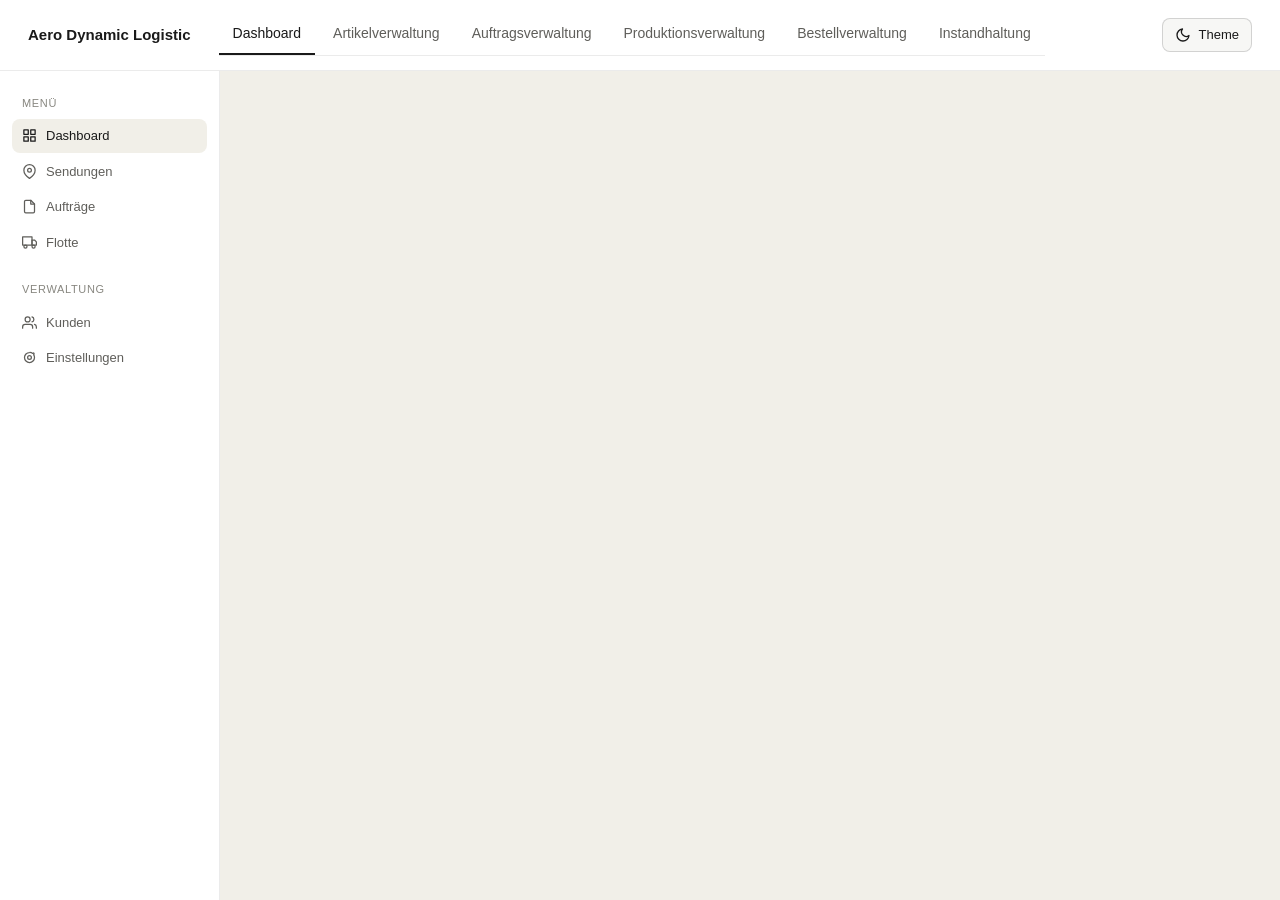
==== index.html @ ec6faec4 "Add mobile responsive tweaks for brand name and theme toggle Shortens brand to "ADL" via CSS content" ====
<!DOCTYPE html>
<html lang="de">
<head>
    <meta charset="UTF-8">
    <meta name="viewport" content="width=device-width, initial-scale=1.0">
    <title>Aero Dynamic Logistic</title>
    <link rel="icon" type="image/png" sizes="32x32" href="logistikapp.png">
    <link rel="stylesheet" href="style.css">
</head>
<body>
    <header class="topbar">
        <div class="topbar-content">
          <button class="sidebar-toggle" id="sidebarToggle" aria-label="Menü öffnen">
            <svg width="18" height="18" viewBox="0 0 24 24" fill="none" stroke="currentColor" stroke-width="2" stroke-linecap="round" stroke-linejoin="round"><line x1="3" y1="6" x2="21" y2="6"/><line x1="3" y1="12" x2="21" y2="12"/><line x1="3" y1="18" x2="21" y2="18"/></svg>
          </button>
          <h1 class="topbar-brand toptitle">Aero Dynamic Logistic</h1>
          <div class="tabs topbar-tabs">
            <button class="tab active" data-tab data-short="Dashboard">Dashboard</button>
            <button class="tab" data-tab="sites/Artikel.html" data-short="Artikel">Artikelverwaltung</button>
            <button class="tab" data-tab="sites/Auftrag.html" data-short="Auftrag">Auftragsverwaltung</button>
            <button class="tab" data-tab="sites/Produktion.html" data-short="Produktion">Produktionsverwaltung</button>
            <button class="tab" data-tab="sites/Bestellung.html" data-short="Bestellung">Bestellverwaltung</button>
            <button class="tab" data-tab="sites/Instandhaltung.html" data-short="Reparatur">Instandhaltung</button>
          </div>
        </div>
    <button class="theme-toggle" id="themeToggle" aria-label="Theme umschalten">
      <svg class="icon-sun" width="16" height="16" viewBox="0 0 24 24" fill="none" stroke="currentColor" stroke-width="2" stroke-linecap="round" stroke-linejoin="round"><circle cx="12" cy="12" r="4"/><path d="M12 2v2M12 20v2M4.93 4.93l1.41 1.41M17.66 17.66l1.41 1.41M2 12h2M20 12h2M4.93 19.07l1.41-1.41M17.66 6.34l1.41-1.41"/></svg>
      <svg class="icon-moon" width="16" height="16" viewBox="0 0 24 24" fill="none" stroke="currentColor" stroke-width="2" stroke-linecap="round" stroke-linejoin="round"><path d="M21 12.79A9 9 0 1 1 11.21 3 7 7 0 0 0 21 12.79z"/></svg>
      <span class="theme-label">Theme</span>
    </button>
    </header>

    <main>
    <div class="main-layout">
      <aside class="sidebar">
        <nav class="sidebar-nav">
          <span class="sidebar-section-label">Menü</span>
          <a href="#" class="sidebar-item active">
            <svg width="15" height="15" viewBox="0 0 24 24" fill="none" stroke="currentColor" stroke-width="2" stroke-linecap="round" stroke-linejoin="round"><rect x="3" y="3" width="7" height="7"/><rect x="14" y="3" width="7" height="7"/><rect x="3" y="14" width="7" height="7"/><rect x="14" y="14" width="7" height="7"/></svg>
            Dashboard
          </a>
          <a href="#" class="sidebar-item">
            <svg width="15" height="15" viewBox="0 0 24 24" fill="none" stroke="currentColor" stroke-width="2" stroke-linecap="round" stroke-linejoin="round"><path d="M21 10c0 7-9 13-9 13s-9-6-9-13a9 9 0 0 1 18 0z"/><circle cx="12" cy="10" r="3"/></svg>
            Sendungen
          </a>
          <a href="#" class="sidebar-item">
            <svg width="15" height="15" viewBox="0 0 24 24" fill="none" stroke="currentColor" stroke-width="2" stroke-linecap="round" stroke-linejoin="round"><path d="M14 2H6a2 2 0 0 0-2 2v16a2 2 0 0 0 2 2h12a2 2 0 0 0 2-2V8z"/><polyline points="14 2 14 8 20 8"/></svg>
            Aufträge
          </a>
          <a href="#" class="sidebar-item">
            <svg width="15" height="15" viewBox="0 0 24 24" fill="none" stroke="currentColor" stroke-width="2" stroke-linecap="round" stroke-linejoin="round"><rect x="1" y="3" width="15" height="13"/><polygon points="16 8 20 8 23 11 23 16 16 16 16 8"/><circle cx="5.5" cy="18.5" r="2.5"/><circle cx="18.5" cy="18.5" r="2.5"/></svg>
            Flotte
          </a>
          <span class="sidebar-section-label" style="margin-top: 16px;">Verwaltung</span>
          <a href="#" class="sidebar-item">
            <svg width="15" height="15" viewBox="0 0 24 24" fill="none" stroke="currentColor" stroke-width="2" stroke-linecap="round" stroke-linejoin="round"><path d="M17 21v-2a4 4 0 0 0-4-4H5a4 4 0 0 0-4 4v2"/><circle cx="9" cy="7" r="4"/><path d="M23 21v-2a4 4 0 0 0-3-3.87"/><path d="M16 3.13a4 4 0 0 1 0 7.75"/></svg>
            Kunden
          </a>
          <a href="#" class="sidebar-item">
            <svg width="15" height="15" viewBox="0 0 24 24" fill="none" stroke="currentColor" stroke-width="2" stroke-linecap="round" stroke-linejoin="round"><circle cx="12" cy="12" r="3"/><path d="M19.07 4.93a1 1 0 0 0-1.41 0l-.5.5A7.95 7.95 0 0 0 12 4a8 8 0 1 0 8 8 7.95 7.95 0 0 0-1.43-4.57l.5-.5a1 1 0 0 0 0-1.41z"/></svg>
            Einstellungen
          </a>
        </nav>
      </aside>
    <div class="main-content">
      </div>

    </div>
    </main>
    <footer class="footer">

    </footer>
<div class="sidebar-overlay" id="sidebarOverlay"></div>
</body>
<script src="script.js"></script>
</html>
---- style.css ----
:root {
  /* Light mode (default) */
  --bg-primary: #ffffff;
  --bg-secondary: #f7f7f5;
  --bg-tertiary: #f1efe8;
  --bg-elevated: #ffffff;

  --text-primary: #1a1a1a;
  --text-secondary: #5f5e5a;
  --text-tertiary: #888780;
  --text-on-accent: #ffffff;

  --border-subtle: rgba(0, 0, 0, 0.08);
  --border-default: rgba(0, 0, 0, 0.15);
  --border-strong: rgba(0, 0, 0, 0.3);

  --accent: #1a1a1a;
  --accent-hover: #333333;

  /* Semantic */
  --info-bg: #e6f1fb;
  --info-border: #b5d4f4;
  --info-text: #0c447c;
  --info-solid: #378add;

  --success-bg: #e1f5ee;
  --success-border: #9fe1cb;
  --success-text: #085041;
  --success-solid: #1d9e75;

  --warning-bg: #faeeda;
  --warning-border: #fac775;
  --warning-text: #633806;
  --warning-solid: #ef9f27;

  --danger-bg: #fcebeb;
  --danger-border: #f7c1c1;
  --danger-text: #791f1f;
  --danger-solid: #e24b4a;

  --purple-bg: #eeedfe;
  --purple-text: #3c3489;
  --pink-bg: #fbeaf0;
  --pink-text: #72243e;
  --teal-bg: #e1f5ee;
  --teal-text: #085041;
  --amber-bg: #faeeda;
  --amber-text: #633806;
  --green-bg: #eaf3de;
  --green-text: #27500a;
  --coral-bg: #faece7;
  --coral-text: #712b13;
  --blue-bg: #e6f1fb;
  --blue-text: #0c447c;

  /* Layout */
  --radius-sm: 6px;
  --radius-md: 8px;
  --radius-lg: 12px;
  --radius-xl: 16px;
  --radius-pill: 999px;

  --font-sans: -apple-system, BlinkMacSystemFont, "Segoe UI", "Helvetica Neue", Arial, sans-serif;
  --font-mono: "SF Mono", Menlo, Consolas, "Liberation Mono", monospace;

  --shadow-focus: 0 0 0 3px rgba(55, 138, 221, 0.25);

  --transition-fast: 0.12s ease;
  --transition-base: 0.18s ease;
}

[data-theme="dark"] {
  --bg-primary: #1a1a1a;
  --bg-secondary: #242422;
  --bg-tertiary: #2c2c2a;
  --bg-elevated: #242422;

  --text-primary: #f1efe8;
  --text-secondary: #b4b2a9;
  --text-tertiary: #888780;
  --text-on-accent: #1a1a1a;

  --border-subtle: rgba(255, 255, 255, 0.08);
  --border-default: rgba(255, 255, 255, 0.15);
  --border-strong: rgba(255, 255, 255, 0.3);

  --accent: #f1efe8;
  --accent-hover: #ffffff;

  --info-bg: rgba(55, 138, 221, 0.15);
  --info-border: rgba(55, 138, 221, 0.4);
  --info-text: #85b7eb;
  --info-solid: #378add;

  --success-bg: rgba(29, 158, 117, 0.15);
  --success-border: rgba(29, 158, 117, 0.4);
  --success-text: #5dcaa5;
  --success-solid: #1d9e75;

  --warning-bg: rgba(239, 159, 39, 0.15);
  --warning-border: rgba(239, 159, 39, 0.4);
  --warning-text: #fac775;
  --warning-solid: #ef9f27;

  --danger-bg: rgba(226, 75, 74, 0.15);
  --danger-border: rgba(226, 75, 74, 0.4);
  --danger-text: #f09595;
  --danger-solid: #e24b4a;

  --purple-bg: rgba(127, 119, 221, 0.18);
  --purple-text: #afa9ec;
  --pink-bg: rgba(212, 83, 126, 0.18);
  --pink-text: #ed93b1;
  --teal-bg: rgba(29, 158, 117, 0.18);
  --teal-text: #5dcaa5;
  --amber-bg: rgba(239, 159, 39, 0.18);
  --amber-text: #fac775;
  --green-bg: rgba(99, 153, 34, 0.18);
  --green-text: #c0dd97;
  --coral-bg: rgba(216, 90, 48, 0.18);
  --coral-text: #f0997b;
  --blue-bg: rgba(55, 138, 221, 0.18);
  --blue-text: #85b7eb;
}

/* ==========================================================================
   Base
   ========================================================================== */

* { box-sizing: border-box; }

html, body { margin: 0; padding: 0; }

body {
  font-family: var(--font-sans);
  font-size: 14px;
  line-height: 1.5;
  background: var(--bg-tertiary);
  color: var(--text-primary);
  -webkit-font-smoothing: antialiased;
  transition: background var(--transition-base), color var(--transition-base);
}

h1, h2, h3 { margin: 0; font-weight: 500; }


/* ==========================================================================
   Pictures & Icons
   ========================================================================== */

.logo{
    width: 32px;
    height: 32px;
    background-image: url('logistikapp.png');
    background-size: cover;
}

.menu-icon {
    width: 32px;
    height: 32px;
    background-image: url('/icons/application.svg');
    background-size: cover;
}

.user-icon {
    width: 32px;
    height: 32px;
    background-image: url('/icons/user_2.svg');
    background-size: cover;
}

/* ==========================================================================
   Layout
   ========================================================================== */

.container {
  max-width: 1760px;
  margin: 0 auto;
  padding: 32px 16px 80px;
}

.section {
  background: var(--bg-primary);
  border: 0.5px solid var(--border-subtle);
  border-radius: var(--radius-lg);
  padding: 20px 24px;
  margin-bottom: 16px;
}

.section-title {
  font-size: 12px;
  font-weight: 500;
  color: var(--text-tertiary);
  text-transform: uppercase;
  letter-spacing: 0.05em;
  margin-bottom: 14px;
}

.row { display: flex; flex-wrap: wrap; gap: 8px; align-items: center; }
.row.align-center { align-items: center; }
.stack { display: flex; flex-direction: column; gap: 10px; }
.grid-2 { display: grid; grid-template-columns: 1fr 1fr; gap: 14px; margin-bottom: 14px; }
.grid-3 { display: grid; grid-template-columns: 1fr 1fr 1fr; gap: 14px; margin-bottom: 14px; }
.grid-4 { display: grid; grid-template-columns: 1fr 1fr 1fr 1fr; gap: 14px; margin-bottom: 14px; }

.form-group-label {
  font-size: 11px;
  font-weight: 600;
  color: var(--text-tertiary);
  text-transform: uppercase;
  letter-spacing: 0.07em;
  margin: 32px 0 16px;
  padding-bottom: 10px;
  border-bottom: 0.5px solid var(--border-subtle);
}

.section-title + .form-group-label {
  margin-top: 4px;
}

/* ==========================================================================
   Top bar / Theme toggle
   ========================================================================== */

.topbar {
  position: sticky;
  top: 0;
  z-index: 10;
  display: flex;
  justify-content: space-between;
  align-items: center;
  padding: 14px 28px;
  background: var(--bg-primary);
  border-bottom: 0.5px solid var(--border-subtle);
  backdrop-filter: saturate(180%) blur(10px);
}

.topbar-content {
  display: flex;
  align-items: center;
  gap: 28px;
}

.topbar-brand {
  font-size: 15px;
  font-weight: 600;
  white-space: nowrap;
}

.topbar-tabs {
  border-bottom: none;
}

.brand {
  display: flex;
  align-items: center;
  gap: 10px;
  font-weight: 500;
  font-size: 15px;
}

.brand-dot {
  width: 10px;
  height: 10px;
  border-radius: 50%;
  background: linear-gradient(135deg, #378add, #7f77dd);
}

.theme-toggle {
  display: inline-flex;
  align-items: center;
  gap: 8px;
  background: var(--bg-secondary);
  border: 0.5px solid var(--border-default);
  border-radius: var(--radius-md);
  padding: 6px 12px;
  font: inherit;
  font-size: 13px;
  color: var(--text-primary);
  cursor: pointer;
  transition: background var(--transition-fast), border-color var(--transition-fast);
}

.theme-toggle:hover { background: var(--bg-tertiary); border-color: var(--border-strong); }

.theme-toggle .icon-sun { display: none; }
.theme-toggle .icon-moon { display: inline-block; }
[data-theme="dark"] .theme-toggle .icon-sun { display: inline-block; }
[data-theme="dark"] .theme-toggle .icon-moon { display: none; }


/* ==========================================================================
   Buttons
   ========================================================================== */

.btn {
  display: inline-flex;
  align-items: center;
  justify-content: center;
  gap: 6px;
  padding: 8px 14px;
  font-family: inherit;
  font-size: 13px;
  font-weight: 500;
  line-height: 1;
  background: var(--bg-primary);
  color: var(--text-primary);
  border: 0.5px solid var(--border-default);
  border-radius: var(--radius-md);
  cursor: pointer;
  transition: background var(--transition-fast), border-color var(--transition-fast), transform var(--transition-fast);
}

.btn:hover { background: var(--bg-secondary); border-color: var(--border-strong); }
.btn:active { transform: scale(0.98); }
.btn:focus-visible { outline: none; box-shadow: var(--shadow-focus); }
.btn:disabled { opacity: 0.4; cursor: not-allowed; }
.btn:disabled:hover { background: var(--bg-primary); border-color: var(--border-default); }

.btn-primary {
  background: var(--accent);
  color: var(--text-on-accent);
  border-color: var(--accent);
}
.btn-primary:hover { background: var(--accent-hover); border-color: var(--accent-hover); }

.btn-ghost { background: transparent; border-color: transparent; }
.btn-ghost:hover { background: var(--bg-secondary); border-color: transparent; }

.btn-danger {
  background: var(--danger-bg);
  color: var(--danger-text);
  border-color: var(--danger-border);
}
.btn-danger:hover { background: var(--danger-bg); border-color: var(--danger-solid); }

.btn-sm { padding: 6px 10px; font-size: 12px; }
.btn-lg { padding: 11px 18px; font-size: 14px; }

/* ==========================================================================
   Form fields
   ========================================================================== */

.field { display: flex; flex-direction: column; gap: 6px; margin-bottom: 12px; }

.field label {
  font-size: 12px;
  color: var(--text-secondary);
  font-weight: 500;
}

input[type="text"], input[type="email"], input[type="password"],
textarea, select {
  width: 100%;
  padding: 9px 12px;
  font-family: inherit;
  font-size: 14px;
  color: var(--text-primary);
  background: var(--bg-primary);
  border: 0.5px solid var(--border-default);
  border-radius: var(--radius-md);
  transition: border-color var(--transition-fast), box-shadow var(--transition-fast);
}

input:hover, textarea:hover, select:hover { border-color: var(--border-strong); }
input:focus, textarea:focus, select:focus {
  outline: none;
  border-color: var(--info-solid);
  box-shadow: var(--shadow-focus);
}

textarea { resize: vertical; min-height: 70px; line-height: 1.5; }

select { cursor: pointer; appearance: none; background-image: url("data:image/svg+xml;utf8,<svg xmlns='http://www.w3.org/2000/svg' width='12' height='12' viewBox='0 0 24 24' fill='none' stroke='%23888' stroke-width='2'><path d='m6 9 6 6 6-6'/></svg>"); background-repeat: no-repeat; background-position: right 12px center; padding-right: 32px; }

.input-error { border-color: var(--danger-solid) !important; box-shadow: 0 0 0 3px var(--danger-bg); }

.hint { font-size: 12px; color: var(--text-secondary); }
.hint-error { color: var(--danger-solid); }

.input-icon { position: relative; }
.input-icon svg {
  position: absolute;
  left: 12px;
  top: 50%;
  transform: translateY(-50%);
  color: var(--text-tertiary);
  pointer-events: none;
}
.input-icon input { padding-left: 34px; }

/* ==========================================================================
   Badges
   ========================================================================== */

.badge {
  display: inline-flex;
  align-items: center;
  gap: 5px;
  padding: 3px 10px;
  font-size: 12px;
  font-weight: 500;
  border-radius: var(--radius-pill);
  background: var(--bg-tertiary);
  color: var(--text-secondary);
}

.badge-info    { background: var(--info-bg);    color: var(--info-text); }
.badge-success { background: var(--success-bg); color: var(--success-text); }
.badge-warning { background: var(--warning-bg); color: var(--warning-text); }
.badge-danger  { background: var(--danger-bg);  color: var(--danger-text); }
.badge-purple  { background: var(--purple-bg);  color: var(--purple-text); }
.badge-pink    { background: var(--pink-bg);    color: var(--pink-text); }

.badge .dot {
  width: 6px;
  height: 6px;
  border-radius: 50%;
  background: currentColor;
  opacity: 0.9;
}

/* ==========================================================================
   Avatars
   ========================================================================== */

.avatar {
  display: inline-flex;
  align-items: center;
  justify-content: center;
  border-radius: 50%;
  font-weight: 500;
  flex-shrink: 0;
}

.avatar-xs { width: 28px; height: 28px; font-size: 11px; }
.avatar-sm { width: 32px; height: 32px; font-size: 12px; }
.avatar-md { width: 44px; height: 44px; font-size: 15px; }
.avatar-lg { width: 52px; height: 52px; font-size: 18px; }

.avatar-blue   { background: var(--blue-bg);   color: var(--blue-text); }
.avatar-coral  { background: var(--coral-bg);  color: var(--coral-text); }
.avatar-teal   { background: var(--teal-bg);   color: var(--teal-text); }
.avatar-purple { background: var(--purple-bg); color: var(--purple-text); }
.avatar-pink   { background: var(--pink-bg);   color: var(--pink-text); }
.avatar-amber  { background: var(--amber-bg);  color: var(--amber-text); }
.avatar-green  { background: var(--green-bg);  color: var(--green-text); }

.avatar-stack { display: flex; margin-left: 8px; }
.avatar-stack .avatar { border: 2px solid var(--bg-primary); }
.avatar-stack .avatar + .avatar { margin-left: -10px; }

/* ==========================================================================
   Switches
   ========================================================================== */

.switch-row {
  display: flex;
  align-items: center;
  justify-content: space-between;
  font-size: 14px;
  cursor: pointer;
  user-select: none;
}
.switch-row.disabled { color: var(--text-tertiary); cursor: not-allowed; }

.switch {
  position: relative;
  display: inline-block;
  width: 36px;
  height: 20px;
  background: var(--bg-tertiary);
  border: 0.5px solid var(--border-default);
  border-radius: var(--radius-pill);
  transition: background var(--transition-base), border-color var(--transition-base);
  flex-shrink: 0;
}

.switch.on {
  background: var(--success-solid);
  border-color: var(--success-solid);
}

.switch.disabled { opacity: 0.4; }

.switch-knob {
  position: absolute;
  top: 1.5px;
  left: 1.5px;
  width: 15px;
  height: 15px;
  background: #ffffff;
  border-radius: 50%;
  transition: left var(--transition-base);
  box-shadow: 0 1px 2px rgba(0, 0, 0, 0.2);
}

.switch.on .switch-knob { left: 18px; }

/* ==========================================================================
   Checkboxes & Radios
   ========================================================================== */

.check-row {
  display: flex;
  align-items: center;
  gap: 8px;
  font-size: 14px;
  cursor: pointer;
  user-select: none;
}

.check-row input { width: auto; accent-color: var(--info-solid); }

/* ==========================================================================
   Segmented control
   ========================================================================== */

.segmented {
  display: inline-flex;
  background: var(--bg-secondary);
  border-radius: var(--radius-md);
  padding: 3px;
  gap: 2px;
}

.seg {
  background: transparent;
  border: 0.5px solid transparent;
  padding: 5px 14px;
  font: inherit;
  font-size: 13px;
  color: var(--text-secondary);
  border-radius: var(--radius-sm);
  cursor: pointer;
  transition: background var(--transition-fast), color var(--transition-fast);
}

.seg:hover { color: var(--text-primary); }

.seg.active {
  background: var(--bg-primary);
  border-color: var(--border-subtle);
  color: var(--text-primary);
}

/* ==========================================================================
   Slider
   ========================================================================== */

.slider-row {
  display: flex;
  align-items: center;
  gap: 12px;
  margin-bottom: 10px;
}

.slider-label { font-size: 13px; color: var(--text-secondary); min-width: 70px; }
.slider-value { font-size: 13px; font-weight: 500; min-width: 32px; text-align: right; }

input[type="range"] {
  flex: 1;
  -webkit-appearance: none;
  appearance: none;
  height: 4px;
  background: var(--bg-tertiary);
  border-radius: var(--radius-pill);
  outline: none;
}

input[type="range"]::-webkit-slider-thumb {
  -webkit-appearance: none;
  appearance: none;
  width: 18px;
  height: 18px;
  border-radius: 50%;
  background: var(--bg-primary);
  border: 0.5px solid var(--border-strong);
  cursor: pointer;
  box-shadow: 0 1px 3px rgba(0, 0, 0, 0.15);
  transition: transform var(--transition-fast);
}
input[type="range"]::-webkit-slider-thumb:hover { transform: scale(1.1); }

input[type="range"]::-moz-range-thumb {
  width: 18px;
  height: 18px;
  border-radius: 50%;
  background: var(--bg-primary);
  border: 0.5px solid var(--border-strong);
  cursor: pointer;
}

/* ==========================================================================
   Progress
   ========================================================================== */

.progress-block { width: 100%; }

.progress-meta {
  display: flex;
  justify-content: space-between;
  font-size: 12px;
  color: var(--text-secondary);
  margin-bottom: 4px;
}

.progress {
  height: 6px;
  background: var(--bg-tertiary);
  border-radius: var(--radius-pill);
  overflow: hidden;
}

.progress-bar {
  height: 100%;
  border-radius: var(--radius-pill);
  transition: width var(--transition-base);
}

.progress-info    { background: var(--info-solid); }
.progress-success { background: var(--success-solid); }
.progress-warning { background: var(--warning-solid); }
.progress-danger  { background: var(--danger-solid); }

.circle-progress-row {
  display: flex;
  align-items: center;
  gap: 14px;
  margin-top: 4px;
}

.circle-progress { transform: rotate(-90deg); }
.circle-progress .circle-track { stroke: var(--bg-tertiary); }
.circle-progress .circle-bar { stroke: var(--success-solid); }

.circle-title { font-size: 14px; font-weight: 500; }
.circle-sub { font-size: 12px; color: var(--text-secondary); }

/* ==========================================================================
   Cards & Alerts
   ========================================================================== */

.metric-card {
  background: var(--bg-secondary);
  border-radius: var(--radius-md);
  padding: 14px 16px;
}

.metric-label { font-size: 12px; color: var(--text-secondary); margin-bottom: 4px; }
.metric-value { font-size: 22px; font-weight: 500; line-height: 1.2; }
.metric-trend { font-size: 12px; margin-top: 4px; }
.metric-trend.up { color: var(--success-solid); }
.metric-trend.down { color: var(--danger-solid); }

.alert {
  display: flex;
  align-items: flex-start;
  gap: 10px;
  padding: 11px 14px;
  border-radius: var(--radius-md);
  font-size: 13px;
  margin-top: 8px;
  border: 0.5px solid transparent;
}
.alert svg { flex-shrink: 0; margin-top: 1px; }

.alert-info    { background: var(--info-bg);    color: var(--info-text);    border-color: var(--info-border); }
.alert-success { background: var(--success-bg); color: var(--success-text); border-color: var(--success-border); }
.alert-warning { background: var(--warning-bg); color: var(--warning-text); border-color: var(--warning-border); }
.alert-danger  { background: var(--danger-bg);  color: var(--danger-text);  border-color: var(--danger-border); }

/* ==========================================================================
   Tabs
   ========================================================================== */

.tabs {
  display: flex;
  gap: 4px;
  border-bottom: 0.5px solid var(--border-subtle);
}

.tab {
  background: transparent;
  border: none;
  padding: 9px 14px;
  font: inherit;
  font-size: 14px;
  color: var(--text-secondary);
  cursor: pointer;
  border-bottom: 2px solid transparent;
  margin-bottom: -0.5px;
  transition: color var(--transition-fast), border-color var(--transition-fast);
}

.tab:hover { color: var(--text-primary); }

.tab.active {
  color: var(--text-primary);
  border-bottom-color: var(--text-primary);
}

/* ==========================================================================
   Chips
   ========================================================================== */

.chip {
  display: inline-flex;
  align-items: center;
  gap: 6px;
  padding: 4px 6px 4px 12px;
  background: var(--bg-secondary);
  border: 0.5px solid var(--border-subtle);
  border-radius: var(--radius-pill);
  font-size: 12px;
  color: var(--text-primary);
}

.chip-x {
  background: transparent;
  border: none;
  width: 18px;
  height: 18px;
  border-radius: 50%;
  color: var(--text-secondary);
  cursor: pointer;
  font-size: 14px;
  display: inline-flex;
  align-items: center;
  justify-content: center;
  padding: 0;
  line-height: 1;
}
.chip-x:hover { background: var(--bg-tertiary); color: var(--text-primary); }

.chip-add {
  cursor: pointer;
  border-style: dashed;
  border-color: var(--border-default);
  color: var(--text-secondary);
  padding: 4px 12px;
}
.chip-add:hover { background: var(--bg-tertiary); color: var(--text-primary); }

/* ==========================================================================
   Main layout (Sidebar + Content)
   ========================================================================== */

.main-layout {
  display: flex;
  align-items: flex-start;
  min-height: calc(100vh - var(--topbar-h, 77px));
}

.sidebar {
  width: 220px;
  flex-shrink: 0;
  position: sticky;
  top: var(--topbar-h, 77px);
  height: calc(100vh - var(--topbar-h, 77px));
  overflow-y: auto;
  background: var(--bg-primary);
  border-right: 0.5px solid var(--border-subtle);
  padding: 20px 12px;
  transition: transform var(--transition-base);
}

.sidebar-nav {
  display: flex;
  flex-direction: column;
  gap: 2px;
}

.sidebar-section-label {
  display: block;
  font-size: 11px;
  font-weight: 500;
  color: var(--text-tertiary);
  text-transform: uppercase;
  letter-spacing: 0.06em;
  padding: 4px 10px;
  margin-bottom: 2px;
}

.sidebar-item {
  display: flex;
  align-items: center;
  gap: 9px;
  padding: 7px 10px;
  border-radius: var(--radius-md);
  font-size: 13px;
  font-weight: 500;
  color: var(--text-secondary);
  text-decoration: none;
  transition: background var(--transition-fast), color var(--transition-fast);
}

.sidebar-item:hover {
  background: var(--bg-secondary);
  color: var(--text-primary);
}

.sidebar-item.active {
  background: var(--bg-tertiary);
  color: var(--text-primary);
}

.main-content {
  flex: 1;
  min-width: 0;
}

/* ==========================================================================
   Sidebar toggle button (Hamburger)
   ========================================================================== */

.sidebar-toggle {
  display: none;
  align-items: center;
  justify-content: center;
  background: transparent;
  border: none;
  padding: 6px;
  border-radius: var(--radius-md);
  color: var(--text-primary);
  cursor: pointer;
  flex-shrink: 0;
  transition: background var(--transition-fast);
}
.sidebar-toggle:hover { background: var(--bg-secondary); }

/* ==========================================================================
   Sidebar overlay (Mobile)
   ========================================================================== */

.sidebar-overlay {
  display: none;
  position: fixed;
  inset: 0;
  background: rgba(0, 0, 0, 0.3);
  z-index: 9;
}
.sidebar-overlay.active { display: block; }

/* ==========================================================================
   Responsive: ≤ 1030px — kurze Tab-Labels, kompaktere Topbar
   ========================================================================== */

@media (max-width: 1030px) {
  .topbar { padding: 14px 16px; }
  .topbar-content { gap: 16px; }
  .theme-label { display: none; }

  .topbar-tabs .tab { font-size: 0; }
  .topbar-tabs .tab::before {
    content: attr(data-short);
    font-size: 14px;
    font-family: inherit;
    font-weight: inherit;
  }
}

/* ==========================================================================
   Responsive: ≤ 768px — Hamburger, Sidebar als Overlay
   ========================================================================== */

@media (max-width: 768px) {
  .sidebar-toggle { display: inline-flex; }

  .topbar-content {
    flex: 1;
    min-width: 0;
    gap: 12px;
  }

  .topbar-tabs {
    flex: 1;
    min-width: 0;
    overflow-x: auto;
    scrollbar-width: none;
    -webkit-overflow-scrolling: touch;
  }
  .topbar-tabs::-webkit-scrollbar { display: none; }

  .sidebar {
    position: fixed;
    top: 0;
    left: 0;
    height: 100vh;
    z-index: 10;
    transform: translateX(-100%);
  }
  .sidebar.open { transform: translateX(0); }
}

/* ==========================================================================
   Responsive: ≤ 600px — Mobile, einspaltiges Grid
   ========================================================================== */

@media (max-width: 600px) {
  .topbar { padding: 10px 14px; }
  .container { padding: 16px 14px 60px; }
  .grid-3 { grid-template-columns: 1fr; }
  .grid-4 { grid-template-columns: 1fr; }
  .toptitle { font-size: 0; }
  .toptitle::before { content: 'ADL'; font-size: 15px; }
}

/* ==========================================================================
   Responsive: ≤ 400px — Theme-Toggle als schwebender Button
   ========================================================================== */

@media (max-width: 400px) {
  .topbar { backdrop-filter: none; }

  .theme-toggle {
    position: fixed;
    bottom: 30px;
    right: 20px;
    z-index: 20;
    padding: 10px 14px;
    box-shadow: 0 4px 16px rgba(0, 0, 0, 0.15), 0 1px 4px rgba(0, 0, 0, 0.1);
  }

  [data-theme="dark"] .theme-toggle {
    box-shadow: 0 4px 20px rgba(0, 0, 0, 0.5), 0 1px 4px rgba(0, 0, 0, 0.3);
  }
}
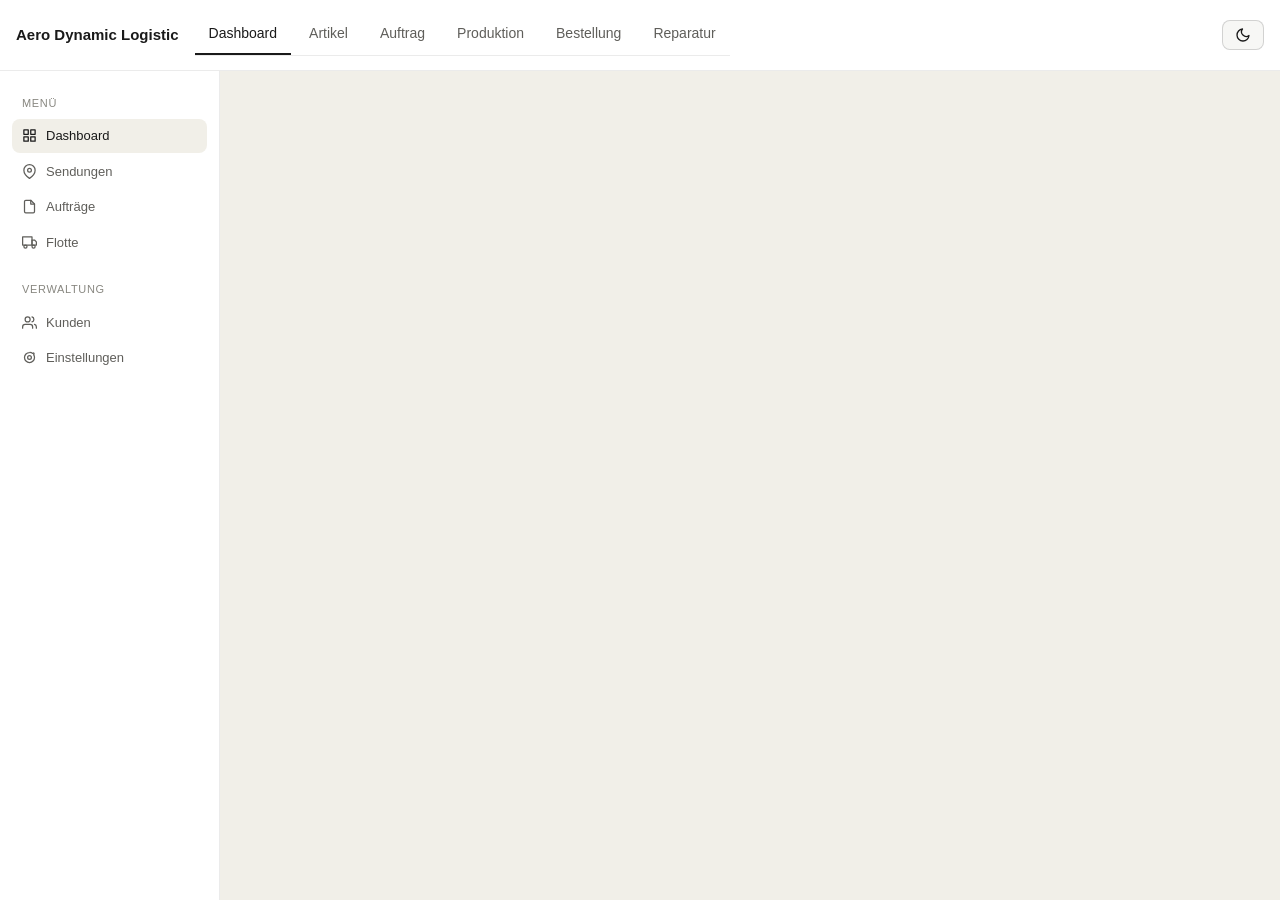
==== commit 5240b772: "Add Bestellverwaltung: 4 pages, sidebar routing, and 3 modals - Rewrote sites/Bestellung.html as pro" ====
--- a/index.html
+++ b/index.html
@@ -51,7 +51,7 @@
             <svg width="15" height="15" viewBox="0 0 24 24" fill="none" stroke="currentColor" stroke-width="2" stroke-linecap="round" stroke-linejoin="round"><rect x="1" y="3" width="15" height="13"/><polygon points="16 8 20 8 23 11 23 16 16 16 16 8"/><circle cx="5.5" cy="18.5" r="2.5"/><circle cx="18.5" cy="18.5" r="2.5"/></svg>
             Flotte
           </a>
-          <span class="sidebar-section-label" style="margin-top: 16px;">Verwaltung</span>
+          <span class="sidebar-section-label">Verwaltung</span>
           <a href="#" class="sidebar-item">
             <svg width="15" height="15" viewBox="0 0 24 24" fill="none" stroke="currentColor" stroke-width="2" stroke-linecap="round" stroke-linejoin="round"><path d="M17 21v-2a4 4 0 0 0-4-4H5a4 4 0 0 0-4 4v2"/><circle cx="9" cy="7" r="4"/><path d="M23 21v-2a4 4 0 0 0-3-3.87"/><path d="M16 3.13a4 4 0 0 1 0 7.75"/></svg>
             Kunden
@@ -71,6 +71,667 @@
 
     </footer>
 <div class="sidebar-overlay" id="sidebarOverlay"></div>
+
+<!-- ===== Modal: Neuer Artikel ===== -->
+<div class="modal-overlay" id="modalNeuerArtikel" role="dialog" aria-modal="true" aria-labelledby="modalNeuerArtikelTitle">
+  <div class="modal">
+    <div class="modal-header">
+      <h3 id="modalNeuerArtikelTitle">Neuen Artikel anlegen</h3>
+      <button class="modal-close" id="modalNeuerArtikelClose" aria-label="Schließen">
+        <svg width="16" height="16" viewBox="0 0 24 24" fill="none" stroke="currentColor" stroke-width="2" stroke-linecap="round" stroke-linejoin="round"><line x1="18" y1="6" x2="6" y2="18"/><line x1="6" y1="6" x2="18" y2="18"/></svg>
+      </button>
+    </div>
+
+    <div class="modal-body">
+
+      <!-- Stammdaten -->
+      <p class="form-group-label">Stammdaten</p>
+      <div class="grid-4">
+        <div class="field"><label>Artikelbezeichnung</label><input type="text" id="m-artikelbezeichnung" placeholder="z. B. Hydraulikschlauch" /></div>
+        <div class="field"><label>Artikelnummer</label><input type="text" id="m-artikelnummer" placeholder="z. B. 239324875" /></div>
+        <div class="field"><label>Warengruppe</label><select id="m-warengruppe"><option>Hydraulik</option><option>Elektronik</option><option>Mechanik</option><option>Verbrauchsmaterial</option></select></div>
+        <div class="field"><label>Artikelstatus</label><select id="m-artikelstatus"><option>Aktiv</option><option>Gesperrt</option><option>Ausgelaufen</option></select></div>
+      </div>
+      <div class="grid-4">
+        <div class="field"><label>Einheit</label><select id="m-einheit"><option>Stück</option><option>Liter</option><option>Meter</option><option>Kilogramm</option></select></div>
+        <div class="field"><label>Chargennummer</label><input type="text" id="m-charge" /></div>
+        <div class="field"><label>Seriennummer (SN)</label><input type="text" id="m-seriennummer" /></div>
+        <div class="field"><label>Maschinennummer (MSN)</label><input type="text" id="m-maschinennummer" /></div>
+      </div>
+
+      <!-- Lagerbestand -->
+      <p class="form-group-label">Lagerbestand</p>
+      <div class="grid-4">
+        <div class="field"><label>Aktueller Bestand</label><input type="text" id="m-bestand" /></div>
+        <div class="field"><label>Mindestbestand</label><input type="text" id="m-mindestbestand" /></div>
+        <div class="field"><label>Meldebestand</label><input type="text" id="m-meldebestand" /></div>
+        <div class="field"><label>Lagerort</label><input type="text" id="m-lagerort" placeholder="Halle / Regal / Fach" /></div>
+      </div>
+
+      <!-- Abmessungen & Verpackung -->
+      <p class="form-group-label">Abmessungen &amp; Verpackung</p>
+      <div class="grid-4">
+        <div class="field"><label>Länge (cm)</label><input type="text" id="m-laenge" /></div>
+        <div class="field"><label>Breite (cm)</label><input type="text" id="m-breite" /></div>
+        <div class="field"><label>Höhe (cm)</label><input type="text" id="m-hoehe" /></div>
+        <div class="field"><label>Gewicht (kg)</label><input type="text" id="m-gewicht" /></div>
+      </div>
+      <div class="grid-2">
+        <div class="field"><label>Verpackungseinheit</label>
+          <select id="m-verpackungseinheit">
+            <option>Stück</option><option>Karton</option><option>Palette</option><option>Euro-Palette</option>
+            <option>Container</option><option>Box</option><option>Beutel</option><option>Rolle</option>
+            <option>Fass</option><option>Kiste</option><option>Tray</option><option>Big Bag</option>
+          </select>
+        </div>
+        <div class="field"><label>Menge pro Einheit</label><input type="text" id="m-mengeProEinheit" /></div>
+      </div>
+
+      <!-- Einkauf -->
+      <p class="form-group-label">Einkauf</p>
+      <div class="grid-3">
+        <div class="field"><label>Lieferant</label>
+          <select id="m-lieferant">
+            <option value=""></option>
+            <option>Bosch Rexroth AG</option><option>WAGO Kontakttechnik GmbH &amp; Co. KG</option>
+            <option>Robert Bosch GmbH</option><option>Siemens AG</option><option>thyssenkrupp AG</option>
+            <option>Festo SE &amp; Co. KG</option><option>Parker Hannifin GmbH</option>
+            <option>Hydac International GmbH</option><option>ifm electronic gmbh</option>
+            <option>Balluff GmbH</option><option>SICK AG</option>
+            <option>Würth Industrie Service GmbH &amp; Co. KG</option><option>Continental AG</option>
+            <option>ZF Friedrichshafen AG</option><option>MAN Truck &amp; Bus SE</option>
+            <option>Trumpf GmbH + Co. KG</option><option>Rittal GmbH &amp; Co. KG</option>
+          </select>
+        </div>
+        <div class="field"><label>Einkaufspreis (€)</label><input type="text" id="m-einkaufspreis" /></div>
+        <div class="field"><label>Mindestbestellmenge</label><input type="text" id="m-mindestbestellmenge" /></div>
+      </div>
+
+      <!-- Verkauf -->
+      <p class="form-group-label">Verkauf</p>
+      <div class="grid-3">
+        <div class="field"><label>Verkaufspreis (€)</label><input type="text" id="m-verkaufspreis" /></div>
+        <div class="field"><label>Steuersatz</label><select id="m-steuersatz"><option>19 %</option><option>7 %</option><option>0 %</option></select></div>
+        <div class="field"><label>Zolltarifnummer</label><input type="text" id="m-zolltarifnummer" /></div>
+      </div>
+
+      <!-- Versand & Klassifikation -->
+      <p class="form-group-label">Versand &amp; Klassifikation</p>
+      <div class="grid-3">
+        <div class="field"><label>Gefahrgut</label><select id="m-gefahrgut"><option>Nein</option><option>Ja</option></select></div>
+        <div class="field"><label>Herkunftsland</label>
+          <select id="m-herkunftsland">
+            <option>Afghanistan</option><option>Ägypten</option><option>Albanien</option><option>Algerien</option>
+            <option>Andorra</option><option>Angola</option><option>Antigua und Barbuda</option><option>Äquatorialguinea</option>
+            <option>Argentinien</option><option>Armenien</option><option>Aserbaidschan</option><option>Äthiopien</option>
+            <option>Australien</option><option>Bahamas</option><option>Bahrain</option><option>Bangladesch</option>
+            <option>Barbados</option><option>Belgien</option><option>Belize</option><option>Benin</option>
+            <option>Bhutan</option><option>Bolivien</option><option>Bosnien und Herzegowina</option><option>Botsuana</option>
+            <option>Brasilien</option><option>Brunei</option><option>Bulgarien</option><option>Burkina Faso</option>
+            <option>Burundi</option><option>Chile</option><option>China</option><option>Costa Rica</option>
+            <option>Dänemark</option><option selected>Deutschland</option><option>Dominica</option>
+            <option>Dominikanische Republik</option><option>Dschibuti</option><option>Ecuador</option>
+            <option>El Salvador</option><option>Elfenbeinküste</option><option>Eritrea</option><option>Estland</option>
+            <option>Eswatini</option><option>Fidschi</option><option>Finnland</option><option>Frankreich</option>
+            <option>Gabun</option><option>Gambia</option><option>Georgien</option><option>Ghana</option>
+            <option>Grenada</option><option>Griechenland</option><option>Guatemala</option><option>Guinea</option>
+            <option>Guinea-Bissau</option><option>Guyana</option><option>Haiti</option><option>Honduras</option>
+            <option>Indien</option><option>Indonesien</option><option>Irak</option><option>Iran</option>
+            <option>Irland</option><option>Island</option><option>Israel</option><option>Italien</option>
+            <option>Jamaika</option><option>Japan</option><option>Jemen</option><option>Jordanien</option>
+            <option>Kambodscha</option><option>Kamerun</option><option>Kanada</option><option>Kap Verde</option>
+            <option>Kasachstan</option><option>Katar</option><option>Kenia</option><option>Kirgisistan</option>
+            <option>Kiribati</option><option>Kolumbien</option><option>Komoren</option><option>Kongo</option>
+            <option>Kongo (Demokratische Republik)</option><option>Kroatien</option><option>Kuba</option>
+            <option>Kuwait</option><option>Laos</option><option>Lesotho</option><option>Lettland</option>
+            <option>Libanon</option><option>Liberia</option><option>Libyen</option><option>Liechtenstein</option>
+            <option>Litauen</option><option>Luxemburg</option><option>Madagaskar</option><option>Malawi</option>
+            <option>Malaysia</option><option>Malediven</option><option>Mali</option><option>Malta</option>
+            <option>Marokko</option><option>Marshallinseln</option><option>Mauretanien</option><option>Mauritius</option>
+            <option>Mexiko</option><option>Mikronesien</option><option>Moldau</option><option>Monaco</option>
+            <option>Mongolei</option><option>Montenegro</option><option>Mosambik</option><option>Myanmar</option>
+            <option>Namibia</option><option>Nauru</option><option>Nepal</option><option>Neuseeland</option>
+            <option>Nicaragua</option><option>Niederlande</option><option>Niger</option><option>Nigeria</option>
+            <option>Nordkorea</option><option>Nordmazedonien</option><option>Norwegen</option><option>Oman</option>
+            <option>Österreich</option><option>Pakistan</option><option>Palau</option><option>Panama</option>
+            <option>Papua-Neuguinea</option><option>Paraguay</option><option>Peru</option><option>Philippinen</option>
+            <option>Polen</option><option>Portugal</option><option>Ruanda</option><option>Rumänien</option>
+            <option>Russland</option><option>Salomonen</option><option>Sambia</option><option>Samoa</option>
+            <option>San Marino</option><option>São Tomé und Príncipe</option><option>Saudi-Arabien</option>
+            <option>Schweden</option><option>Schweiz</option><option>Senegal</option><option>Serbien</option>
+            <option>Seychellen</option><option>Sierra Leone</option><option>Simbabwe</option><option>Singapur</option>
+            <option>Slowakei</option><option>Slowenien</option><option>Somalia</option><option>Spanien</option>
+            <option>Sri Lanka</option><option>Südafrika</option><option>Südkorea</option><option>Südsudan</option>
+            <option>Sudan</option><option>Suriname</option><option>Syrien</option><option>Tadschikistan</option>
+            <option>Tansania</option><option>Thailand</option><option>Timor-Leste</option><option>Togo</option>
+            <option>Tonga</option><option>Trinidad und Tobago</option><option>Tschad</option><option>Tschechien</option>
+            <option>Tunesien</option><option>Türkei</option><option>Turkmenistan</option><option>Tuvalu</option>
+            <option>Uganda</option><option>Ukraine</option><option>Ungarn</option><option>Uruguay</option>
+            <option>USA</option><option>Usbekistan</option><option>Vanuatu</option><option>Vatikanstadt</option>
+            <option>Venezuela</option><option>Vereinigte Arabische Emirate</option><option>Vereinigtes Königreich</option>
+            <option>Vietnam</option><option>Weißrussland</option><option>Zentralafrikanische Republik</option>
+            <option>Zypern</option>
+          </select>
+        </div>
+        <div class="field"><label>Barcode (EAN)</label><input type="text" id="m-barcode" /></div>
+      </div>
+
+      <!-- Beschreibung -->
+      <p class="form-group-label">Beschreibung</p>
+      <div class="field">
+        <label>Beschreibung</label>
+        <textarea rows="3" id="m-beschreibung" placeholder="Optionale Beschreibung des Artikels…"></textarea>
+      </div>
+
+    </div><!-- /.modal-body -->
+
+    <div class="modal-footer">
+      <button class="btn btn-primary" id="modalNeuerArtikelSave">Speichern</button>
+      <button class="btn" id="modalNeuerArtikelCancel">Abbrechen</button>
+    </div>
+  </div>
+</div>
+<!-- ===== /Modal: Neuer Artikel ===== -->
+
+<!-- ===== Modal: Neue Stückliste ===== -->
+<div class="modal-overlay" id="modalNeueStueckliste" role="dialog" aria-modal="true" aria-labelledby="modalNeueStuecklisteTitle">
+  <div class="modal">
+    <div class="modal-header">
+      <h3 id="modalNeueStuecklisteTitle">Neue Stückliste anlegen</h3>
+      <button class="modal-close" id="modalNeueStuecklisteClose" aria-label="Schließen">
+        <svg width="16" height="16" viewBox="0 0 24 24" fill="none" stroke="currentColor" stroke-width="2" stroke-linecap="round" stroke-linejoin="round"><line x1="18" y1="6" x2="6" y2="18"/><line x1="6" y1="6" x2="18" y2="18"/></svg>
+      </button>
+    </div>
+
+    <div class="modal-body">
+
+      <!-- Kopfdaten -->
+      <p class="form-group-label">Kopfdaten</p>
+      <div class="grid-4">
+        <div class="field"><label>BOM-Nummer</label><input type="text" id="ms-bomNummer" placeholder="z. B. BOM-HE400-v3" /></div>
+        <div class="field"><label>Produktname</label><input type="text" id="ms-produktname" placeholder="z. B. Hydraulikeinheit HE-400" /></div>
+        <div class="field"><label>Artikelnummer</label><input type="text" id="ms-artikelnummer" placeholder="z. B. ART-2026-0042" /></div>
+        <div class="field"><label>Version / Revision</label><input type="text" id="ms-version" placeholder="z. B. Rev. 3.1" /></div>
+      </div>
+      <div class="grid-4">
+        <div class="field"><label>Status</label>
+          <select id="ms-status">
+            <option value=""></option>
+            <option>Entwurf</option>
+            <option>Freigegeben</option>
+            <option>Gesperrt</option>
+            <option>Archiviert</option>
+          </select>
+        </div>
+        <div class="field"><label>Gültig ab</label><input type="date" id="ms-gueltigAb" /></div>
+        <div class="field"><label>Gültig bis</label><input type="date" id="ms-gueltigBis" /></div>
+        <div class="field"><label>Ersteller</label><input type="text" id="ms-ersteller" placeholder="z. B. K. Burmester" /></div>
+      </div>
+
+    </div><!-- /.modal-body -->
+
+    <div class="modal-footer">
+      <button class="btn btn-primary" id="modalNeueStuecklisteSave">Speichern</button>
+      <button class="btn" id="modalNeueStuecklisteCancel">Abbrechen</button>
+    </div>
+  </div>
+</div>
+<!-- ===== /Modal: Neue Stückliste ===== -->
+
+<!-- ===== Modal: Position hinzufügen ===== -->
+<div class="modal-overlay" id="modalPositionHinzufuegen" role="dialog" aria-modal="true" aria-labelledby="modalPositionTitle">
+  <div class="modal">
+    <div class="modal-header">
+      <h3 id="modalPositionTitle">Position hinzufügen</h3>
+      <button class="modal-close" id="modalPositionClose" aria-label="Schließen">
+        <svg width="16" height="16" viewBox="0 0 24 24" fill="none" stroke="currentColor" stroke-width="2" stroke-linecap="round" stroke-linejoin="round"><line x1="18" y1="6" x2="6" y2="18"/><line x1="6" y1="6" x2="18" y2="18"/></svg>
+      </button>
+    </div>
+
+    <div class="modal-body">
+
+      <!-- Positionsdaten -->
+      <p class="form-group-label">Positionsdaten</p>
+      <div class="grid-4">
+        <div class="field"><label>Artikelnummer</label><input type="text" id="mp-artikelnummer" placeholder="z. B. 239324875" /></div>
+        <div class="field"><label>Bezeichnung</label><input type="text" id="mp-bezeichnung" placeholder="z. B. Hydraulikschlauch DN16" /></div>
+        <div class="field"><label>Menge</label><input type="number" id="mp-menge" placeholder="z. B. 4" /></div>
+        <div class="field"><label>Einheit</label>
+          <select id="mp-einheit">
+            <option>Stück</option>
+            <option>Liter</option>
+            <option>Meter</option>
+            <option>Kilogramm</option>
+            <option>Set</option>
+            <option>Paar</option>
+          </select>
+        </div>
+      </div>
+      <div class="grid-3">
+        <div class="field"><label>Ebene</label><input type="number" id="mp-ebene" placeholder="z. B. 1" /></div>
+        <div class="field"><label>Lagerort</label><input type="text" id="mp-lagerort" placeholder="z. B. Halle 1 / R3 / F2" /></div>
+        <div class="field"><label>Kommentar</label><input type="text" id="mp-kommentar" placeholder="z. B. Druckbeständig bis 400 bar" /></div>
+      </div>
+
+    </div><!-- /.modal-body -->
+
+    <div class="modal-footer">
+      <button class="btn btn-primary" id="modalPositionSave">Speichern</button>
+      <button class="btn" id="modalPositionCancel">Abbrechen</button>
+    </div>
+  </div>
+</div>
+<!-- ===== /Modal: Position hinzufügen ===== -->
+
+<!-- ===== Modal: Neue Zuweisung (Produktionsplan) ===== -->
+<div class="modal-overlay" id="modalNeueZuweisung" role="dialog" aria-modal="true" aria-labelledby="modalNeueZuweisungTitle">
+  <div class="modal">
+    <div class="modal-header">
+      <h3 id="modalNeueZuweisungTitle">Neue Zuweisung anlegen</h3>
+      <button class="modal-close" id="modalNeueZuweisungClose" aria-label="Schließen">
+        <svg width="16" height="16" viewBox="0 0 24 24" fill="none" stroke="currentColor" stroke-width="2" stroke-linecap="round" stroke-linejoin="round"><line x1="18" y1="6" x2="6" y2="18"/><line x1="6" y1="6" x2="18" y2="18"/></svg>
+      </button>
+    </div>
+
+    <div class="modal-body">
+
+      <!-- Produktionsauftrag auswählen -->
+      <p class="form-group-label">Produktionsauftrag</p>
+      <div class="grid-2">
+        <div class="field"><label>Auftrags-Nr.</label>
+          <select id="mz-auftrag">
+            <option value=""></option>
+            <option>PRD-2026-0001 – Hydraulikeinheit HE-400</option>
+            <option>PRD-2026-0002 – Drucksensorbaugruppe DS-200</option>
+            <option>PRD-2026-0003 – Pneumatikmodul PM-50</option>
+            <option>PRD-2026-0004 – Kugelventilblock KVB-40</option>
+            <option>PRD-2026-0005 – Hydraulikschlauchset HLP</option>
+            <option>PRD-2026-0006 – Steuerventil SV-300</option>
+            <option>PRD-2026-0007 – Druckbehälter DB-60</option>
+            <option>PRD-2026-0008 – Filtereinheit FE-200</option>
+          </select>
+        </div>
+        <div class="field"><label>Produkt / Bezeichnung</label><input type="text" id="mz-produkt" placeholder="z. B. Hydraulikeinheit HE-400" /></div>
+      </div>
+
+      <!-- Zuweisung -->
+      <p class="form-group-label">Zuweisung</p>
+      <div class="grid-4">
+        <div class="field"><label>Halle</label>
+          <select id="mz-halle">
+            <option value=""></option>
+            <option>Halle 1</option>
+            <option>Halle 2</option>
+            <option>Halle 3</option>
+          </select>
+        </div>
+        <div class="field"><label>Produktionslinie</label>
+          <select id="mz-linie">
+            <option value=""></option>
+            <option>Linie 1</option>
+            <option>Linie 2</option>
+            <option>Linie 3</option>
+            <option>Montagelinie A</option>
+            <option>Montagelinie B</option>
+          </select>
+        </div>
+        <div class="field"><label>Takt-Nr.</label><input type="number" id="mz-takt" placeholder="z. B. 3" /></div>
+        <div class="field"><label>Mitarbeiter</label>
+          <select id="mz-mitarbeiter">
+            <option value=""></option>
+            <option>K. Burmester</option>
+            <option>M. Schulz</option>
+            <option>J. Weber</option>
+          </select>
+        </div>
+      </div>
+      <div class="grid-4">
+        <div class="field"><label>Arbeitsschritt</label>
+          <select id="mz-schritt">
+            <option value=""></option>
+            <option>Vorbereitung</option>
+            <option>Zuschnitt</option>
+            <option>Fräsen</option>
+            <option>Bohren</option>
+            <option>Schweißen</option>
+            <option>Montage</option>
+            <option>Qualitätskontrolle</option>
+            <option>Prüfung</option>
+          </select>
+        </div>
+        <div class="field"><label>Maschine</label><input type="text" id="mz-maschine" placeholder="z. B. CNC-Fräse M-04" /></div>
+        <div class="field"><label>Geplanter Start</label><input type="date" id="mz-start" /></div>
+        <div class="field"><label>Geplantes Ende</label><input type="date" id="mz-ende" /></div>
+      </div>
+
+    </div><!-- /.modal-body -->
+
+    <div class="modal-footer">
+      <button class="btn btn-primary" id="modalNeueZuweisungSave">Speichern</button>
+      <button class="btn" id="modalNeueZuweisungCancel">Abbrechen</button>
+    </div>
+  </div>
+</div>
+<!-- ===== /Modal: Neue Zuweisung ===== -->
+
+<!-- ===== Modal: Neuer Prüfbericht (Qualitätssicherung) ===== -->
+<div class="modal-overlay" id="modalNeuerPruefbericht" role="dialog" aria-modal="true" aria-labelledby="modalNeuerPruefberichtTitle">
+  <div class="modal">
+    <div class="modal-header">
+      <h3 id="modalNeuerPruefberichtTitle">Neuer Prüfbericht</h3>
+      <button class="modal-close" id="modalNeuerPruefberichtClose" aria-label="Schließen">
+        <svg width="16" height="16" viewBox="0 0 24 24" fill="none" stroke="currentColor" stroke-width="2" stroke-linecap="round" stroke-linejoin="round"><line x1="18" y1="6" x2="6" y2="18"/><line x1="6" y1="6" x2="18" y2="18"/></svg>
+      </button>
+    </div>
+
+    <div class="modal-body">
+
+      <!-- Stammdaten -->
+      <p class="form-group-label">Stammdaten</p>
+      <div class="grid-4">
+        <div class="field"><label>Artikel / Bezeichnung</label><input type="text" id="qm-artikel" placeholder="z. B. Hydraulikschlauch DN16" /></div>
+        <div class="field"><label>Artikelnummer</label><input type="text" id="qm-artikelnr" placeholder="z. B. 239324875" /></div>
+        <div class="field"><label>Seriennr. / Charge</label><input type="text" id="qm-seriennr" placeholder="z. B. SN-HSL-240001" /></div>
+        <div class="field"><label>Produktionsauftrag</label>
+          <select id="qm-auftrag">
+            <option value=""></option>
+            <option>PRD-2026-0001 – Hydraulikeinheit HE-400</option>
+            <option>PRD-2026-0002 – Drucksensorbaugruppe DS-200</option>
+            <option>PRD-2026-0003 – Pneumatikmodul PM-50</option>
+            <option>PRD-2026-0004 – Kugelventilblock KVB-40</option>
+            <option>PRD-2026-0005 – Hydraulikschlauchset HLP</option>
+            <option>PRD-2026-0006 – Steuerventil SV-300</option>
+            <option>PRD-2026-0007 – Druckbehälter DB-60</option>
+            <option>PRD-2026-0008 – Filtereinheit FE-200</option>
+          </select>
+        </div>
+      </div>
+      <div class="grid-2">
+        <div class="field"><label>Prüfdatum</label><input type="date" id="qm-datum" /></div>
+        <div class="field"><label>Prüfer</label>
+          <select id="qm-pruefer">
+            <option value=""></option>
+            <option>K. Burmester</option>
+            <option>M. Schulz</option>
+            <option>J. Weber</option>
+          </select>
+        </div>
+      </div>
+
+      <!-- Prüfart & Prüfmittel -->
+      <p class="form-group-label">Prüfart &amp; Prüfmittel</p>
+      <div class="grid-4">
+        <div class="field"><label>Prüfart</label>
+          <select id="qm-pruefart">
+            <option value=""></option>
+            <option>Sichtprüfung</option>
+            <option>Maßkontrolle</option>
+            <option>Drucktest</option>
+            <option>Funktionstest</option>
+            <option>Laboranalyse</option>
+            <option>Schweißnahtprüfung</option>
+            <option>ZfP / Ultraschall</option>
+          </select>
+        </div>
+        <div class="field"><label>Prüfmittel / Gerät</label><input type="text" id="qm-pruefmittel" placeholder="z. B. Manometer 0–600 bar" /></div>
+        <div class="field"><label>Prüfmittelnummer</label><input type="text" id="qm-pruefmittelnr" placeholder="z. B. PM-2026-041" /></div>
+        <div class="field"><label>Kalibrierung gültig bis</label><input type="date" id="qm-kalibrierung" /></div>
+      </div>
+
+      <!-- Prüfergebnis -->
+      <p class="form-group-label">Prüfergebnis</p>
+      <div class="grid-3">
+        <div class="field"><label>Ergebnis</label>
+          <select id="qm-ergebnis">
+            <option value=""></option>
+            <option>i.O. (in Ordnung)</option>
+            <option>Nacharbeit erforderlich</option>
+            <option>n.i.O. (nicht in Ordnung)</option>
+          </select>
+        </div>
+        <div class="field"><label>Fehlerklasse</label>
+          <select id="qm-fehlerklasse">
+            <option value="">–</option>
+            <option>Kritisch</option>
+            <option>Hauptfehler</option>
+            <option>Nebenfehler</option>
+          </select>
+        </div>
+        <div class="field"><label>Maßabweichung</label><input type="text" id="qm-abweichung" placeholder="z. B. +0,3 mm" /></div>
+      </div>
+      <div class="field">
+        <label>Fehlerbeschreibung</label>
+        <textarea rows="2" id="qm-fehlerbeschreibung" placeholder="Beschreibung des festgestellten Fehlers oder der Abweichung…"></textarea>
+      </div>
+
+      <!-- Maßnahmen -->
+      <p class="form-group-label">Maßnahmen</p>
+      <div class="grid-4">
+        <div class="field"><label>Maßnahme</label>
+          <select id="qm-massnahme">
+            <option value="">–</option>
+            <option>Nacharbeit</option>
+            <option>8D-Report</option>
+            <option>Reklamation</option>
+            <option>Entsorgung / Verschrottung</option>
+            <option>CAPA einleiten</option>
+          </select>
+        </div>
+        <div class="field"><label>Verantwortlicher</label><input type="text" id="qm-verantwortlicher" placeholder="z. B. K. Burmester" /></div>
+        <div class="field"><label>Fälligkeit</label><input type="date" id="qm-faelligkeit" /></div>
+        <div class="field"><label>Referenz (8D / FMEA)</label><input type="text" id="qm-referenz" placeholder="z. B. 8D-2026-003" /></div>
+      </div>
+      <div class="field">
+        <label>Bemerkungen</label>
+        <textarea rows="2" id="qm-bemerkungen" placeholder="Weitere Hinweise oder Anmerkungen…"></textarea>
+      </div>
+
+    </div><!-- /.modal-body -->
+
+    <div class="modal-footer">
+      <button class="btn btn-primary" id="modalNeuerPruefberichtSave">Speichern</button>
+      <button class="btn" id="modalNeuerPruefberichtCancel">Abbrechen</button>
+    </div>
+  </div>
+</div>
+<!-- ===== /Modal: Neuer Prüfbericht ===== -->
+
+<!-- ===== Modal: Bestellung – Position hinzufügen ===== -->
+<div class="modal-overlay" id="modalBestellungPosition" role="dialog" aria-modal="true" aria-labelledby="modalBestellungPositionTitle">
+  <div class="modal">
+    <div class="modal-header">
+      <h3 id="modalBestellungPositionTitle">Position hinzufügen</h3>
+      <button class="modal-close" id="modalBestellungPositionClose" aria-label="Schließen">
+        <svg width="16" height="16" viewBox="0 0 24 24" fill="none" stroke="currentColor" stroke-width="2" stroke-linecap="round" stroke-linejoin="round"><line x1="18" y1="6" x2="6" y2="18"/><line x1="6" y1="6" x2="18" y2="18"/></svg>
+      </button>
+    </div>
+    <div class="modal-body">
+      <div class="grid-4">
+        <div class="field"><label>Artikelnummer</label><input type="text" id="bp-artikelnummer" placeholder="z. B. 239324875" /></div>
+        <div class="field"><label>Bezeichnung</label><input type="text" id="bp-bezeichnung" placeholder="z. B. Hydraulikschlauch DN16" /></div>
+        <div class="field"><label>Menge</label><input type="number" id="bp-menge" placeholder="0" min="1" /></div>
+        <div class="field"><label>Einheit</label>
+          <select id="bp-einheit">
+            <option value=""></option>
+            <option>Stück</option>
+            <option>Liter</option>
+            <option>Meter</option>
+            <option>Kilogramm</option>
+            <option>Rolle</option>
+            <option>Paket</option>
+          </select>
+        </div>
+      </div>
+      <div class="grid-4">
+        <div class="field"><label>Einzelpreis (€)</label><input type="number" id="bp-einzelpreis" placeholder="0,00" step="0.01" min="0" /></div>
+        <div class="field"><label>Lagerort</label><input type="text" id="bp-lagerort" placeholder="z. B. Halle 1 / Regal A3" /></div>
+        <div class="field"><label>Lieferdatum (Position)</label><input type="date" id="bp-lieferdatum" /></div>
+        <div class="field"><label>Bemerkung</label><input type="text" id="bp-bemerkung" placeholder="Optional" /></div>
+      </div>
+    </div>
+    <div class="modal-footer">
+      <button class="btn btn-primary" id="modalBestellungPositionSave">Hinzufügen</button>
+      <button class="btn" id="modalBestellungPositionCancel">Abbrechen</button>
+    </div>
+  </div>
+</div>
+<!-- ===== /Modal: Bestellung – Position hinzufügen ===== -->
+
+<!-- ===== Modal: Neuer Lieferant ===== -->
+<div class="modal-overlay" id="modalNeuerLieferant" role="dialog" aria-modal="true" aria-labelledby="modalNeuerLieferantTitle">
+  <div class="modal">
+    <div class="modal-header">
+      <h3 id="modalNeuerLieferantTitle">Neuen Lieferanten anlegen</h3>
+      <button class="modal-close" id="modalNeuerLieferantClose" aria-label="Schließen">
+        <svg width="16" height="16" viewBox="0 0 24 24" fill="none" stroke="currentColor" stroke-width="2" stroke-linecap="round" stroke-linejoin="round"><line x1="18" y1="6" x2="6" y2="18"/><line x1="6" y1="6" x2="18" y2="18"/></svg>
+      </button>
+    </div>
+    <div class="modal-body">
+
+      <p class="form-group-label">Stammdaten</p>
+      <div class="grid-4">
+        <div class="field"><label>Firmenname</label><input type="text" id="lf-firmenname" placeholder="z. B. Bosch Rexroth AG" /></div>
+        <div class="field"><label>Lieferantennr.</label><input type="text" id="lf-lieferantennr" placeholder="z. B. LFR-0049" /></div>
+        <div class="field"><label>Warengruppe</label>
+          <select id="lf-warengruppe">
+            <option value=""></option>
+            <option>Hydraulik</option>
+            <option>Pneumatik</option>
+            <option>Elektronik</option>
+            <option>Mechanik</option>
+            <option>Verbrauchsmaterial</option>
+          </select>
+        </div>
+        <div class="field"><label>Status</label>
+          <select id="lf-status">
+            <option value=""></option>
+            <option>Aktiv</option>
+            <option>In Prüfung</option>
+            <option>Gesperrt</option>
+          </select>
+        </div>
+      </div>
+
+      <p class="form-group-label">Kontakt</p>
+      <div class="grid-4">
+        <div class="field"><label>Kontaktperson</label><input type="text" id="lf-kontaktperson" placeholder="z. B. H. Meier" /></div>
+        <div class="field"><label>E-Mail</label><input type="email" id="lf-email" placeholder="kontakt@beispiel.de" /></div>
+        <div class="field"><label>Telefon</label><input type="text" id="lf-telefon" placeholder="+49 9352 18-0" /></div>
+        <div class="field"><label>Website</label><input type="text" id="lf-website" placeholder="www.beispiel.de" /></div>
+      </div>
+
+      <p class="form-group-label">Adresse</p>
+      <div class="grid-4">
+        <div class="field"><label>Straße &amp; Nr.</label><input type="text" id="lf-strasse" placeholder="z. B. Industriestr. 1" /></div>
+        <div class="field"><label>PLZ</label><input type="text" id="lf-plz" placeholder="z. B. 97816" /></div>
+        <div class="field"><label>Ort</label><input type="text" id="lf-ort" placeholder="z. B. Lohr am Main" /></div>
+        <div class="field"><label>Land</label>
+          <select id="lf-land">
+            <option value=""></option>
+            <option>Deutschland</option>
+            <option>Österreich</option>
+            <option>Schweiz</option>
+            <option>Sonstige</option>
+          </select>
+        </div>
+      </div>
+
+      <p class="form-group-label">Konditionen</p>
+      <div class="grid-4">
+        <div class="field"><label>Zahlungsziel (Tage)</label><input type="number" id="lf-zahlungsziel" placeholder="30" min="0" /></div>
+        <div class="field"><label>Skonto (%)</label><input type="number" id="lf-skonto" placeholder="2" step="0.1" min="0" /></div>
+        <div class="field"><label>Währung</label>
+          <select id="lf-waehrung">
+            <option value=""></option>
+            <option>EUR</option>
+            <option>USD</option>
+            <option>CHF</option>
+            <option>GBP</option>
+          </select>
+        </div>
+        <div class="field"><label>Mindestbestellwert (€)</label><input type="number" id="lf-mindestbestellwert" placeholder="0,00" step="0.01" min="0" /></div>
+      </div>
+
+    </div>
+    <div class="modal-footer">
+      <button class="btn btn-primary" id="modalNeuerLieferantSave">Speichern</button>
+      <button class="btn" id="modalNeuerLieferantCancel">Abbrechen</button>
+    </div>
+  </div>
+</div>
+<!-- ===== /Modal: Neuer Lieferant ===== -->
+
+<!-- ===== Modal: Wareneingang erfassen ===== -->
+<div class="modal-overlay" id="modalWareneingang" role="dialog" aria-modal="true" aria-labelledby="modalWareneingangTitle">
+  <div class="modal">
+    <div class="modal-header">
+      <h3 id="modalWareneingangTitle">Wareneingang erfassen</h3>
+      <button class="modal-close" id="modalWareneingangClose" aria-label="Schließen">
+        <svg width="16" height="16" viewBox="0 0 24 24" fill="none" stroke="currentColor" stroke-width="2" stroke-linecap="round" stroke-linejoin="round"><line x1="18" y1="6" x2="6" y2="18"/><line x1="6" y1="6" x2="18" y2="18"/></svg>
+      </button>
+    </div>
+    <div class="modal-body">
+
+      <p class="form-group-label">Referenz</p>
+      <div class="grid-4">
+        <div class="field"><label>Bestellnr.</label>
+          <select id="we-bestellnr">
+            <option value=""></option>
+            <option>BST-2026-0001</option>
+            <option>BST-2026-0002</option>
+            <option>BST-2026-0003</option>
+            <option>BST-2026-0004</option>
+            <option>BST-2026-0005</option>
+            <option>BST-2026-0006</option>
+            <option>BST-2026-0007</option>
+            <option>BST-2026-0008</option>
+          </select>
+        </div>
+        <div class="field"><label>Lieferant</label><input type="text" id="we-lieferant" placeholder="z. B. Bosch Rexroth AG" /></div>
+        <div class="field"><label>Lieferschein-Nr.</label><input type="text" id="we-lieferschein" placeholder="z. B. LS-BR-260050" /></div>
+        <div class="field"><label>Eingangsdatum</label><input type="date" id="we-datum" /></div>
+      </div>
+
+      <p class="form-group-label">Warenposition</p>
+      <div class="grid-4">
+        <div class="field"><label>Artikel / Bezeichnung</label><input type="text" id="we-artikel" placeholder="z. B. Hydraulikschlauch DN16" /></div>
+        <div class="field"><label>Bestellte Menge</label><input type="number" id="we-menge-bestellt" placeholder="0" min="0" /></div>
+        <div class="field"><label>Gelieferte Menge</label><input type="number" id="we-menge-geliefert" placeholder="0" min="0" /></div>
+        <div class="field"><label>Einheit</label>
+          <select id="we-einheit">
+            <option value=""></option>
+            <option>Stück</option>
+            <option>Liter</option>
+            <option>Meter</option>
+            <option>Kilogramm</option>
+            <option>Rolle</option>
+          </select>
+        </div>
+      </div>
+      <div class="grid-4">
+        <div class="field"><label>Lagerort</label><input type="text" id="we-lagerort" placeholder="z. B. Halle 2 / Regal B1" /></div>
+        <div class="field"><label>Chargen-/Seriennr.</label><input type="text" id="we-charge" placeholder="Optional" /></div>
+        <div class="field"><label>Prüfstatus</label>
+          <select id="we-pruefstatus">
+            <option value=""></option>
+            <option>Erwartet</option>
+            <option>In Prüfung</option>
+            <option>Abgeschlossen (i.O.)</option>
+            <option>Abgelehnt (n.i.O.)</option>
+          </select>
+        </div>
+        <div class="field"><label>Bemerkung</label><input type="text" id="we-bemerkung" placeholder="Optional" /></div>
+      </div>
+
+    </div>
+    <div class="modal-footer">
+      <button class="btn btn-primary" id="modalWareneingangSave">Speichern</button>
+      <button class="btn" id="modalWareneingangCancel">Abbrechen</button>
+    </div>
+  </div>
+</div>
+<!-- ===== /Modal: Wareneingang erfassen ===== -->
+
 </body>
 <script src="script.js"></script>
 </html>
--- a/style.css
+++ b/style.css
@@ -67,6 +67,13 @@
 
   --transition-fast: 0.12s ease;
   --transition-base: 0.18s ease;
+
+  /* Scrollbar */
+  --scrollbar-width: 6px;
+  --scrollbar-track: transparent;
+  --scrollbar-thumb: rgba(0, 0, 0, 0.18);
+  --scrollbar-thumb-hover: rgba(0, 0, 0, 0.35);
+  --scrollbar-radius: 999px;
 }
 
 [data-theme="dark"] {
@@ -121,6 +128,10 @@
   --coral-text: #f0997b;
   --blue-bg: rgba(55, 138, 221, 0.18);
   --blue-text: #85b7eb;
+
+  /* Scrollbar */
+  --scrollbar-thumb: rgba(255, 255, 255, 0.2);
+  --scrollbar-thumb-hover: rgba(255, 255, 255, 0.38);
 }
 
 /* ==========================================================================
@@ -143,6 +154,33 @@
 
 h1, h2, h3 { margin: 0; font-weight: 500; }
 
+
+/* ==========================================================================
+   Scrollbar
+   ========================================================================== */
+
+* {
+  scrollbar-width: thin;
+  scrollbar-color: var(--scrollbar-thumb) var(--scrollbar-track);
+}
+
+::-webkit-scrollbar {
+  width: var(--scrollbar-width);
+  height: var(--scrollbar-width);
+}
+
+::-webkit-scrollbar-track {
+  background: var(--scrollbar-track);
+}
+
+::-webkit-scrollbar-thumb {
+  background: var(--scrollbar-thumb);
+  border-radius: var(--scrollbar-radius);
+}
+
+::-webkit-scrollbar-thumb:hover {
+  background: var(--scrollbar-thumb-hover);
+}
 
 /* ==========================================================================
    Pictures & Icons
@@ -347,9 +385,12 @@
   font-size: 12px;
   color: var(--text-secondary);
   font-weight: 500;
+  padding-left: 10px;
 }
 
 input[type="text"], input[type="email"], input[type="password"],
+input[type="date"], input[type="number"], input[type="search"],
+input[type="tel"], input[type="url"],
 textarea, select {
   width: 100%;
   padding: 9px 12px;
@@ -372,6 +413,20 @@
 textarea { resize: vertical; min-height: 70px; line-height: 1.5; }
 
 select { cursor: pointer; appearance: none; background-image: url("data:image/svg+xml;utf8,<svg xmlns='http://www.w3.org/2000/svg' width='12' height='12' viewBox='0 0 24 24' fill='none' stroke='%23888' stroke-width='2'><path d='m6 9 6 6 6-6'/></svg>"); background-repeat: no-repeat; background-position: right 12px center; padding-right: 32px; }
+
+input[type="date"] { cursor: pointer; }
+input[type="date"]::-webkit-calendar-picker-indicator {
+  opacity: 0.45;
+  cursor: pointer;
+  border-radius: 3px;
+  transition: opacity var(--transition-fast);
+}
+input[type="date"]::-webkit-calendar-picker-indicator:hover { opacity: 0.8; }
+[data-theme="dark"] input[type="date"]::-webkit-calendar-picker-indicator { filter: invert(1); }
+
+input[type="number"]::-webkit-outer-spin-button,
+input[type="number"]::-webkit-inner-spin-button { -webkit-appearance: none; }
+input[type="number"] { -moz-appearance: textfield; appearance: textfield; }
 
 .input-error { border-color: var(--danger-solid) !important; box-shadow: 0 0 0 3px var(--danger-bg); }
 
@@ -843,10 +898,302 @@
 .sidebar-overlay.active { display: block; }
 
 /* ==========================================================================
-   Responsive: ≤ 1030px — kurze Tab-Labels, kompaktere Topbar
-   ========================================================================== */
-
-@media (max-width: 1030px) {
+   Data Table
+   ========================================================================== */
+
+.table-wrap {
+  overflow-x: auto;
+  border: 0.5px solid var(--border-subtle);
+  border-radius: var(--radius-lg);
+}
+
+.data-table {
+  width: 100%;
+  border-collapse: collapse;
+  font-size: 13px;
+}
+
+.data-table thead th {
+  background: var(--bg-secondary);
+  color: var(--text-tertiary);
+  font-size: 11px;
+  font-weight: 600;
+  text-transform: uppercase;
+  letter-spacing: 0.05em;
+  padding: 10px 14px;
+  text-align: left;
+  border-bottom: 0.5px solid var(--border-subtle);
+  white-space: nowrap;
+}
+
+.data-table tbody tr {
+  border-bottom: 0.5px solid var(--border-subtle);
+  transition: background var(--transition-fast);
+}
+
+.data-table tbody tr:last-child { border-bottom: none; }
+.data-table tbody tr:hover { background: var(--bg-secondary); }
+
+.data-table tbody td {
+  padding: 11px 14px;
+  color: var(--text-primary);
+  vertical-align: middle;
+}
+
+.td-mono {
+  font-family: var(--font-mono);
+  font-size: 12px;
+  color: var(--text-secondary);
+}
+
+/* ==========================================================================
+   Filter bar
+   ========================================================================== */
+
+.filter-bar {
+  display: flex;
+  gap: 10px;
+  align-items: center;
+  flex-wrap: wrap;
+  margin-bottom: 16px;
+}
+
+.filter-bar .field { margin: 0; }
+
+.search-field {
+  flex: 1;
+  min-width: 200px;
+  position: relative;
+}
+
+.search-field svg {
+  position: absolute;
+  left: 11px;
+  top: 50%;
+  transform: translateY(-50%);
+  color: var(--text-tertiary);
+  pointer-events: none;
+}
+
+.search-field input { padding-left: 34px; }
+
+/* ==========================================================================
+   Page header
+   ========================================================================== */
+
+.page-header {
+  display: flex;
+  align-items: center;
+  justify-content: space-between;
+  margin-bottom: 20px;
+}
+
+.page-header .section-title { margin: 0; }
+.page-header .form-group-label { margin: 0; }
+
+/* ==========================================================================
+   Generator preview
+   ========================================================================== */
+
+.generator-preview {
+  background: var(--bg-secondary);
+  border: 0.5px solid var(--border-subtle);
+  border-radius: var(--radius-md);
+  padding: 12px 14px;
+  font-family: var(--font-mono);
+  font-size: 12px;
+  color: var(--text-tertiary);
+  min-height: 90px;
+  line-height: 1.9;
+  white-space: pre-wrap;
+  word-break: break-all;
+}
+
+/* ==========================================================================
+   Modal
+   ========================================================================== */
+
+.modal-overlay {
+  display: none;
+  position: fixed;
+  inset: 0;
+  background: rgba(0, 0, 0, 0.45);
+  z-index: 200;
+  align-items: center;
+  justify-content: center;
+  padding: 24px 16px;
+}
+
+.modal-overlay.open { display: flex; }
+
+.modal {
+  background: var(--bg-primary);
+  border: 0.5px solid var(--border-subtle);
+  border-radius: var(--radius-xl);
+  width: 100%;
+  max-width: 980px;
+  max-height: calc(100vh - 48px);
+  display: flex;
+  flex-direction: column;
+  box-shadow: 0 24px 64px rgba(0, 0, 0, 0.18), 0 4px 16px rgba(0, 0, 0, 0.08);
+}
+
+.modal-header {
+  display: flex;
+  align-items: center;
+  justify-content: space-between;
+  padding: 18px 24px;
+  border-bottom: 0.5px solid var(--border-subtle);
+  flex-shrink: 0;
+}
+
+.modal-header h3 { font-size: 15px; font-weight: 600; }
+
+.modal-close {
+  display: flex;
+  align-items: center;
+  justify-content: center;
+  width: 28px;
+  height: 28px;
+  background: transparent;
+  border: none;
+  border-radius: var(--radius-sm);
+  color: var(--text-tertiary);
+  cursor: pointer;
+  transition: background var(--transition-fast), color var(--transition-fast);
+  flex-shrink: 0;
+}
+
+.modal-close:hover { background: var(--bg-secondary); color: var(--text-primary); }
+
+.modal-body {
+  overflow-y: auto;
+  padding: 0 24px;
+  flex: 1;
+}
+
+.modal-body .form-group-label:first-of-type { margin-top: 20px; }
+
+.modal-footer {
+  display: flex;
+  gap: 8px;
+  padding: 16px 24px;
+  border-top: 0.5px solid var(--border-subtle);
+  flex-shrink: 0;
+}
+
+@media (max-width: 600px) {
+  .modal-overlay { padding: 0; align-items: flex-end; }
+  .modal { max-height: 95vh; border-radius: var(--radius-xl) var(--radius-xl) 0 0; }
+}
+
+/* ==========================================================================
+   Form Actions
+   ========================================================================== */
+
+.form-actions {
+  display: flex;
+  gap: 8px;
+  margin-top: 16px;
+}
+
+.form-section-actions {
+  display: flex;
+  gap: 8px;
+  margin-top: 4px;
+  margin-bottom: 36px;
+}
+
+/* ==========================================================================
+   KPI / Metric helpers
+   ========================================================================== */
+
+.kpi-row { margin-bottom: 24px; }
+
+.metric-value-success { color: var(--success-solid); }
+.metric-value-danger  { color: var(--danger-solid); }
+.metric-value-warning { color: var(--warning-solid); }
+.metric-value-info    { color: var(--info-solid); }
+
+/* ==========================================================================
+   Pagination
+   ========================================================================== */
+
+.pagination-row {
+  display: flex;
+  align-items: center;
+  justify-content: space-between;
+  margin-top: 16px;
+}
+
+.pagination-info {
+  font-size: 13px;
+  color: var(--text-tertiary);
+}
+
+.pagination-buttons {
+  display: flex;
+  gap: 6px;
+  align-items: center;
+}
+
+.pagination-ellipsis {
+  padding: 0 4px;
+  font-size: 13px;
+  color: var(--text-tertiary);
+}
+
+/* ==========================================================================
+   Legend row
+   ========================================================================== */
+
+.legend-row {
+  display: flex;
+  align-items: center;
+  gap: 10px;
+  flex-wrap: wrap;
+  margin-top: 14px;
+}
+
+.legend-label {
+  font-size: 12px;
+  color: var(--text-tertiary);
+}
+
+/* ==========================================================================
+   Sidebar section spacing (subsequent labels)
+   ========================================================================== */
+
+.sidebar-section-label ~ .sidebar-section-label { margin-top: 16px; }
+
+/* ==========================================================================
+   Min-width utilities (used on filter-bar fields)
+   ========================================================================== */
+
+.min-w-140 { min-width: 140px; }
+.min-w-150 { min-width: 150px; }
+.min-w-160 { min-width: 160px; }
+.min-w-170 { min-width: 170px; }
+
+/* ==========================================================================
+   Readonly input
+   ========================================================================== */
+
+input[readonly] {
+  background: var(--bg-secondary);
+  color: var(--text-tertiary);
+  cursor: default;
+}
+
+/* ==========================================================================
+   Responsive: ≤ 1280px — Grids + kompakte Topbar
+   ========================================================================== */
+
+@media (max-width: 1280px) {
+  .grid-2 { grid-template-columns: 1fr; }
+  .grid-3 { grid-template-columns: 1fr; }
+  .grid-4 { grid-template-columns: 1fr; }
+
   .topbar { padding: 14px 16px; }
   .topbar-content { gap: 16px; }
   .theme-label { display: none; }
@@ -900,10 +1247,13 @@
 @media (max-width: 600px) {
   .topbar { padding: 10px 14px; }
   .container { padding: 16px 14px 60px; }
+  .grid-2 { grid-template-columns: 1fr; }
   .grid-3 { grid-template-columns: 1fr; }
   .grid-4 { grid-template-columns: 1fr; }
   .toptitle { font-size: 0; }
   .toptitle::before { content: 'ADL'; font-size: 15px; }
+  .filter-bar { flex-direction: column; align-items: stretch; }
+  .search-field { min-width: unset; }
 }
 
 /* ==========================================================================
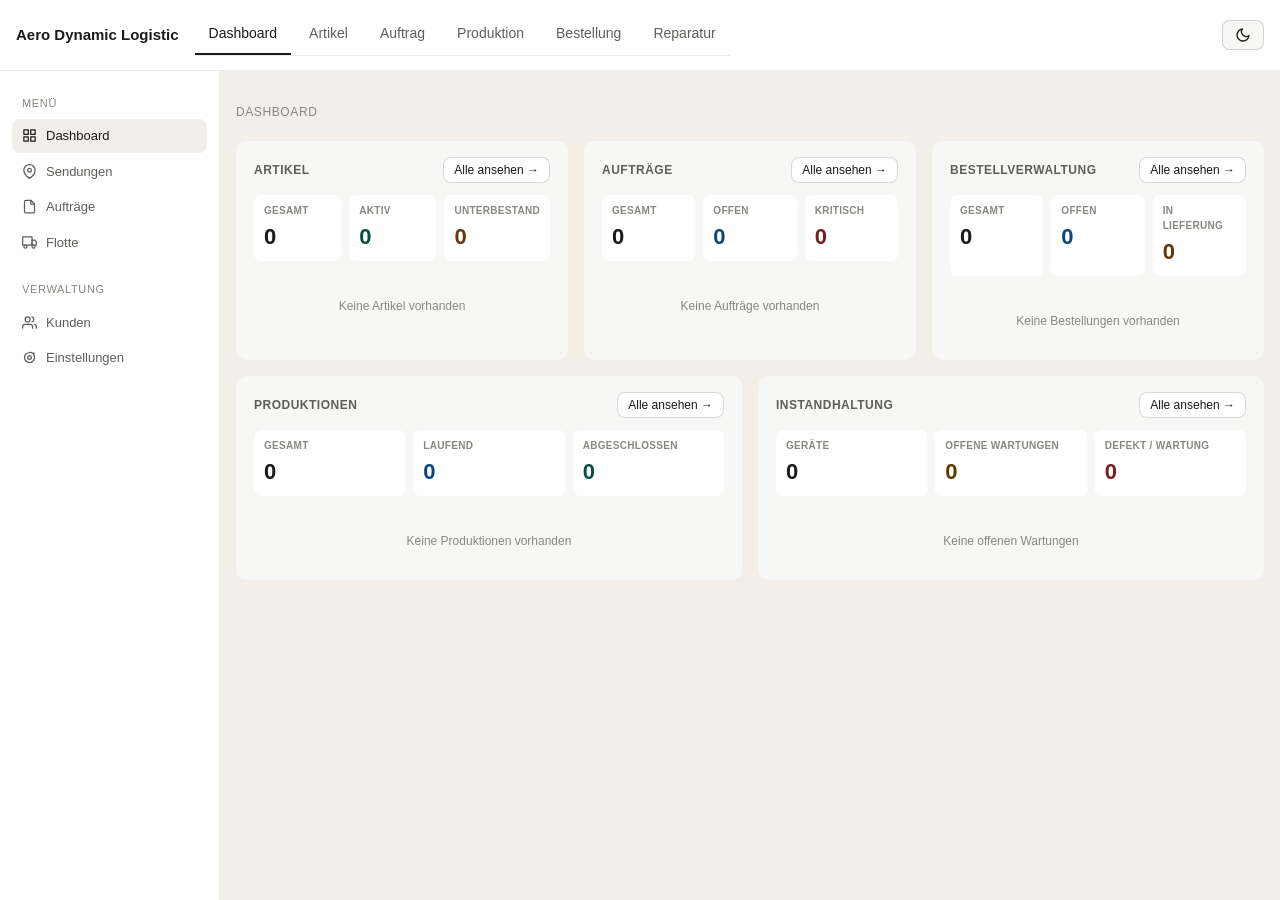
==== commit 2be48f3e: "Add Dashboard overview widgets for all 5 modules Live KPI cards and recent-item lists for Artikel, A" ====
--- a/index.html
+++ b/index.html
@@ -63,6 +63,143 @@
         </nav>
       </aside>
     <div class="main-content">
+      <section class="container">
+        <div class="page-header">
+          <h2 class="section-title">Dashboard</h2>
+        </div>
+
+        <div id="adl-dashboard">
+
+          <div class="db-grid-3">
+
+            <!-- Artikel -->
+            <div class="db-card">
+              <div class="db-card-head">
+                <span>Artikel</span>
+                <button class="btn btn-sm" data-navigate="sites/Artikeldatenbank.html">Alle ansehen →</button>
+              </div>
+              <div class="db-kpi-row">
+                <div class="db-kpi">
+                  <div class="db-kpi-label">Gesamt</div>
+                  <div class="db-kpi-value" id="db-art-gesamt">—</div>
+                </div>
+                <div class="db-kpi db-kpi-success">
+                  <div class="db-kpi-label">Aktiv</div>
+                  <div class="db-kpi-value" id="db-art-aktiv">—</div>
+                </div>
+                <div class="db-kpi db-kpi-warn">
+                  <div class="db-kpi-label">Unterbestand</div>
+                  <div class="db-kpi-value" id="db-art-unterbestand">—</div>
+                </div>
+              </div>
+              <hr class="db-divider">
+              <div class="db-list" id="db-art-list"></div>
+            </div>
+
+            <!-- Aufträge -->
+            <div class="db-card">
+              <div class="db-card-head">
+                <span>Aufträge</span>
+                <button class="btn btn-sm" data-navigate="sites/Auftragsdatenbank.html">Alle ansehen →</button>
+              </div>
+              <div class="db-kpi-row">
+                <div class="db-kpi">
+                  <div class="db-kpi-label">Gesamt</div>
+                  <div class="db-kpi-value" id="db-auf-gesamt">—</div>
+                </div>
+                <div class="db-kpi db-kpi-info">
+                  <div class="db-kpi-label">Offen</div>
+                  <div class="db-kpi-value" id="db-auf-offen">—</div>
+                </div>
+                <div class="db-kpi db-kpi-danger">
+                  <div class="db-kpi-label">Kritisch</div>
+                  <div class="db-kpi-value" id="db-auf-kritisch">—</div>
+                </div>
+              </div>
+              <hr class="db-divider">
+              <div class="db-list" id="db-auf-list"></div>
+            </div>
+
+            <!-- Bestellverwaltung -->
+            <div class="db-card">
+              <div class="db-card-head">
+                <span>Bestellverwaltung</span>
+                <button class="btn btn-sm" data-navigate="sites/Bestelldatenbank.html">Alle ansehen →</button>
+              </div>
+              <div class="db-kpi-row">
+                <div class="db-kpi">
+                  <div class="db-kpi-label">Gesamt</div>
+                  <div class="db-kpi-value" id="db-bst-gesamt">—</div>
+                </div>
+                <div class="db-kpi db-kpi-info">
+                  <div class="db-kpi-label">Offen</div>
+                  <div class="db-kpi-value" id="db-bst-offen">—</div>
+                </div>
+                <div class="db-kpi db-kpi-warn">
+                  <div class="db-kpi-label">In Lieferung</div>
+                  <div class="db-kpi-value" id="db-bst-lieferung">—</div>
+                </div>
+              </div>
+              <hr class="db-divider">
+              <div class="db-list" id="db-bst-list"></div>
+            </div>
+
+          </div><!-- /.db-grid-3 -->
+
+          <div class="db-grid-2">
+
+            <!-- Produktionen -->
+            <div class="db-card">
+              <div class="db-card-head">
+                <span>Produktionen</span>
+                <button class="btn btn-sm" data-navigate="sites/Produktionsdatenbank.html">Alle ansehen →</button>
+              </div>
+              <div class="db-kpi-row">
+                <div class="db-kpi">
+                  <div class="db-kpi-label">Gesamt</div>
+                  <div class="db-kpi-value" id="db-prd-gesamt">—</div>
+                </div>
+                <div class="db-kpi db-kpi-info">
+                  <div class="db-kpi-label">Laufend</div>
+                  <div class="db-kpi-value" id="db-prd-laufend">—</div>
+                </div>
+                <div class="db-kpi db-kpi-success">
+                  <div class="db-kpi-label">Abgeschlossen</div>
+                  <div class="db-kpi-value" id="db-prd-abgeschlossen">—</div>
+                </div>
+              </div>
+              <hr class="db-divider">
+              <div class="db-list" id="db-prd-list"></div>
+            </div>
+
+            <!-- Instandhaltung -->
+            <div class="db-card">
+              <div class="db-card-head">
+                <span>Instandhaltung</span>
+                <button class="btn btn-sm" data-navigate="sites/Wartungsdatenbank.html">Alle ansehen →</button>
+              </div>
+              <div class="db-kpi-row">
+                <div class="db-kpi">
+                  <div class="db-kpi-label">Geräte</div>
+                  <div class="db-kpi-value" id="db-ih-geraete">—</div>
+                </div>
+                <div class="db-kpi db-kpi-warn">
+                  <div class="db-kpi-label">Offene Wartungen</div>
+                  <div class="db-kpi-value" id="db-ih-wartungen">—</div>
+                </div>
+                <div class="db-kpi db-kpi-danger">
+                  <div class="db-kpi-label">Defekt / Wartung</div>
+                  <div class="db-kpi-value" id="db-ih-kritisch">—</div>
+                </div>
+              </div>
+              <hr class="db-divider">
+              <div class="db-list" id="db-ih-list"></div>
+            </div>
+
+          </div><!-- /.db-grid-2 -->
+
+        </div><!-- /#adl-dashboard -->
+      </section>
       </div>
 
     </div>
@@ -89,7 +226,24 @@
       <div class="grid-4">
         <div class="field"><label>Artikelbezeichnung</label><input type="text" id="m-artikelbezeichnung" placeholder="z. B. Hydraulikschlauch" /></div>
         <div class="field"><label>Artikelnummer</label><input type="text" id="m-artikelnummer" placeholder="z. B. 239324875" /></div>
-        <div class="field"><label>Warengruppe</label><select id="m-warengruppe"><option>Hydraulik</option><option>Elektronik</option><option>Mechanik</option><option>Verbrauchsmaterial</option></select></div>
+        <div class="field"><label>Warengruppe</label><select id="m-warengruppe">
+            <option>Abwassertechnik</option><option>Antriebstechnik</option><option>Automatisierungstechnik</option>
+            <option>Befestigungsmittel</option><option>Behälter &amp; Tanks</option><option>Beleuchtung</option>
+            <option>Chemikalien &amp; Schmierstoffe</option><option>Dichtungen &amp; O-Ringe</option>
+            <option>Elektrotechnik</option><option>Elektronik</option><option>Filter &amp; Siebe</option>
+            <option>Fördertechnik</option><option>Gefahrstoffe</option><option>Heizungstechnik</option>
+            <option>Hydraulik</option><option>Hygieneprodukte</option><option>Kabel &amp; Leitungen</option>
+            <option>Kältetechnik</option><option>Klimatechnik</option><option>Kompressoren &amp; Verdichter</option>
+            <option>Kunststoffteile</option><option>Küchen- &amp; Lebensmitteltechnik</option>
+            <option>Lagertechnik</option><option>Lebensmittel</option><option>Lüftungstechnik</option>
+            <option>Mechanik</option><option>Messtechnik</option><option>Motoren &amp; Getriebe</option>
+            <option>Pneumatik</option><option>Pumpen &amp; Armaturen</option><option>Regalsysteme</option>
+            <option>Reinigungsmittel</option><option>Rohre &amp; Schläuche</option><option>Sanitärtechnik</option>
+            <option>Schutzausrüstung (PSA)</option><option>Schweißtechnik</option><option>Sensoren &amp; Aktoren</option>
+            <option>Stahlbau &amp; Metallbau</option><option>Steuerungstechnik</option><option>Transportmittel</option>
+            <option>Verbrauchsmaterial</option><option>Verpackungsmaterial</option>
+            <option>Werkzeuge &amp; Betriebsmittel</option><option>Wärmetauscher</option>
+          </select></div>
         <div class="field"><label>Artikelstatus</label><select id="m-artikelstatus"><option>Aktiv</option><option>Gesperrt</option><option>Ausgelaufen</option></select></div>
       </div>
       <div class="grid-4">
@@ -105,7 +259,7 @@
         <div class="field"><label>Aktueller Bestand</label><input type="text" id="m-bestand" /></div>
         <div class="field"><label>Mindestbestand</label><input type="text" id="m-mindestbestand" /></div>
         <div class="field"><label>Meldebestand</label><input type="text" id="m-meldebestand" /></div>
-        <div class="field"><label>Lagerort</label><input type="text" id="m-lagerort" placeholder="Halle / Regal / Fach" /></div>
+        <div class="field"><label>Lagerort</label><select id="m-lagerort"><option value="">— bitte wählen —</option></select></div>
       </div>
 
       <!-- Abmessungen & Verpackung -->
@@ -133,14 +287,33 @@
         <div class="field"><label>Lieferant</label>
           <select id="m-lieferant">
             <option value=""></option>
-            <option>Bosch Rexroth AG</option><option>WAGO Kontakttechnik GmbH &amp; Co. KG</option>
-            <option>Robert Bosch GmbH</option><option>Siemens AG</option><option>thyssenkrupp AG</option>
-            <option>Festo SE &amp; Co. KG</option><option>Parker Hannifin GmbH</option>
-            <option>Hydac International GmbH</option><option>ifm electronic gmbh</option>
-            <option>Balluff GmbH</option><option>SICK AG</option>
-            <option>Würth Industrie Service GmbH &amp; Co. KG</option><option>Continental AG</option>
-            <option>ZF Friedrichshafen AG</option><option>MAN Truck &amp; Bus SE</option>
-            <option>Trumpf GmbH + Co. KG</option><option>Rittal GmbH &amp; Co. KG</option>
+            <option>ABB AG</option><option>Balluff GmbH</option><option>BITO-Lagertechnik Bittmann GmbH</option>
+            <option>Bosch Rexroth AG</option><option>Bürkert Fluid Control Systems GmbH &amp; Co. KG</option>
+            <option>Castrol Deutschland GmbH</option><option>Continental AG</option><option>Dematic GmbH</option>
+            <option>Eaton Industries GmbH</option><option>Endress+Hauser GmbH+Co. KG</option>
+            <option>Festo SE &amp; Co. KG</option><option>Flender GmbH</option>
+            <option>Freudenberg Sealing Technologies GmbH &amp; Co. KG</option><option>Fuchs Petrolub SE</option>
+            <option>GEA Group AG</option><option>Geberit Vertriebs GmbH</option>
+            <option>Grohe AG</option><option>Hansgrohe SE</option>
+            <option>Harting AG &amp; Co. KG</option><option>Henkel AG &amp; Co. KGaA</option>
+            <option>Hydac International GmbH</option><option>ifm electronic gmbh</option><option>Igus GmbH</option>
+            <option>Jungheinrich AG</option><option>Kardex Deutschland GmbH</option><option>KHS GmbH</option>
+            <option>Klüber Lubrication München SE &amp; Co. KG</option><option>Krones AG</option><option>KUKA AG</option>
+            <option>Lapp Group (U.I. Lapp GmbH)</option><option>MAN Truck &amp; Bus SE</option>
+            <option>Multivac Sepp Haggenmüller SE &amp; Co. KG</option><option>Murrelektronik GmbH</option>
+            <option>Norma Group SE</option><option>Parker Hannifin GmbH</option><option>Pepperl+Fuchs SE</option>
+            <option>Phoenix Contact GmbH &amp; Co. KG</option><option>Rehau AG &amp; Co.</option>
+            <option>Rittal GmbH &amp; Co. KG</option><option>Robert Bosch GmbH</option>
+            <option>Schaeffler AG</option><option>Schneider Electric GmbH</option>
+            <option>SEW-Eurodrive GmbH &amp; Co. KG</option><option>SICK AG</option><option>Siemens AG</option>
+            <option>SKF GmbH</option><option>SSI Schäfer AG</option><option>STILL GmbH</option>
+            <option>Tetra Pak GmbH &amp; Co. KG</option><option>thyssenkrupp AG</option>
+            <option>Trumpf GmbH + Co. KG</option><option>Turck GmbH &amp; Co. KG</option>
+            <option>Vaillant GmbH</option><option>Viega GmbH &amp; Co. KG</option>
+            <option>Viessmann Werke GmbH &amp; Co. KG</option>
+            <option>WAGO Kontakttechnik GmbH &amp; Co. KG</option>
+            <option>Weidmüller Interface GmbH &amp; Co. KG</option><option>Wolf GmbH</option>
+            <option>Würth Industrie Service GmbH &amp; Co. KG</option><option>ZF Friedrichshafen AG</option>
           </select>
         </div>
         <div class="field"><label>Einkaufspreis (€)</label><input type="text" id="m-einkaufspreis" /></div>
@@ -536,6 +709,173 @@
 </div>
 <!-- ===== /Modal: Neuer Prüfbericht ===== -->
 
+<!-- ===== Modal: Neues Gerät (Instandhaltung) ===== -->
+<div class="modal-overlay" id="modalNeuesGeraet" role="dialog" aria-modal="true" aria-labelledby="modalNeuesGeraetTitle">
+  <div class="modal">
+    <div class="modal-header">
+      <h3 id="modalNeuesGeraetTitle">Neues Gerät anlegen</h3>
+      <button class="modal-close" id="modalNeuesGeraetClose" aria-label="Schließen">
+        <svg width="16" height="16" viewBox="0 0 24 24" fill="none" stroke="currentColor" stroke-width="2" stroke-linecap="round" stroke-linejoin="round"><line x1="18" y1="6" x2="6" y2="18"/><line x1="6" y1="6" x2="18" y2="18"/></svg>
+      </button>
+    </div>
+    <div class="modal-body">
+
+      <p class="form-group-label">Stammdaten</p>
+      <div class="grid-4">
+        <div class="field"><label>Bezeichnung</label><input type="text" id="ng-bezeichnung" placeholder="z. B. Hallenkran HK-500" /></div>
+        <div class="field"><label>Gerätenummer</label><input type="text" id="ng-geraetennr" placeholder="z. B. GRT-0043" /></div>
+        <div class="field"><label>Kategorie</label>
+          <select id="ng-kategorie">
+            <option value=""></option>
+            <option>Produktionsmaschinen</option>
+            <option>Fördertechnik</option>
+            <option>Flurförderfahrzeuge</option>
+            <option>Fahrzeuge</option>
+            <option>Halleninfrastruktur</option>
+            <option>Elektrotechnik</option>
+            <option>Druckluft &amp; Hydraulik</option>
+            <option>Prüfmittel</option>
+          </select>
+        </div>
+        <div class="field"><label>Status</label>
+          <select id="ng-status">
+            <option value=""></option>
+            <option>Aktiv</option>
+            <option>In Wartung</option>
+            <option>Defekt</option>
+            <option>Außer Betrieb</option>
+          </select>
+        </div>
+      </div>
+
+      <p class="form-group-label">Standort</p>
+      <div class="grid-4">
+        <div class="field"><label>Halle / Bereich</label>
+          <select id="ng-halle">
+            <option value=""></option>
+            <option>Halle 1</option>
+            <option>Halle 2</option>
+            <option>Halle 3</option>
+            <option>Außengelände</option>
+            <option>Werkstatt</option>
+            <option>Bürogebäude</option>
+            <option>Serverraum</option>
+          </select>
+        </div>
+        <div class="field"><label>Standort / Achse</label><input type="text" id="ng-standort" placeholder="z. B. Linie A / Achse 3" /></div>
+        <div class="field"><label>Kostenstelle</label><input type="text" id="ng-kostenstelle" placeholder="z. B. KST-5100" /></div>
+        <div class="field"><label>Verantwortlicher</label><input type="text" id="ng-verantwortlicher" placeholder="z. B. T. Weber" /></div>
+      </div>
+
+      <p class="form-group-label">Technische Daten</p>
+      <div class="grid-4">
+        <div class="field"><label>Hersteller</label><input type="text" id="ng-hersteller" placeholder="z. B. Demag Cranes" /></div>
+        <div class="field"><label>Modell / Typ</label><input type="text" id="ng-modell" placeholder="z. B. HK-500" /></div>
+        <div class="field"><label>Seriennummer</label><input type="text" id="ng-seriennr" placeholder="z. B. DCR-500-2026-001" /></div>
+        <div class="field"><label>Baujahr</label><input type="number" id="ng-baujahr" placeholder="z. B. 2024" min="1980" max="2030" /></div>
+        <div class="field">
+          <label>Max. Tragfähigkeit</label>
+          <div style="display:flex;gap:6px;">
+            <input type="number" id="ng-tragfaehigkeit" placeholder="z. B. 5000" min="0" step="50" style="flex:1;" />
+            <select id="ng-tragfaehigkeit-einheit" style="width:72px;">
+              <option>kg</option>
+              <option>t</option>
+            </select>
+          </div>
+        </div>
+        <div class="field"><label>Hubhöhe / Reichweite (m)</label><input type="number" id="ng-hubhoehe" placeholder="z. B. 8,0" min="0" step="0.1" /></div>
+        <div class="field"><label>Antriebsart</label>
+          <select id="ng-antrieb">
+            <option value=""></option>
+            <option>Elektrisch</option>
+            <option>Diesel</option>
+            <option>Gas / LPG</option>
+            <option>Hydraulisch</option>
+            <option>Pneumatisch</option>
+            <option>Manuell</option>
+            <option>Nicht zutreffend</option>
+          </select>
+        </div>
+        <div class="field"><label>Bemerkung / Einsatzbereich</label><input type="text" id="ng-bemerkung" placeholder="z. B. Nur für Außenbereich" /></div>
+      </div>
+
+      <p class="form-group-label">Wartungsintervall</p>
+      <div class="grid-4">
+        <div class="field"><label>Wartungsintervall</label>
+          <select id="ng-intervall">
+            <option value=""></option>
+            <option>Täglich</option>
+            <option>Wöchentlich</option>
+            <option>Monatlich</option>
+            <option>Quartalsweise</option>
+            <option>Halbjährlich</option>
+            <option>Jährlich</option>
+            <option>Nach Betriebsstunden</option>
+          </select>
+        </div>
+        <div class="field"><label>Nächster Service</label><input type="date" id="ng-naechster-service" /></div>
+        <div class="field"><label>Prüfpflicht (DGUV / TÜV)</label>
+          <select id="ng-pruefpflicht">
+            <option value=""></option>
+            <option>Ja – jährlich</option>
+            <option>Ja – alle 2 Jahre</option>
+            <option>Ja – alle 4 Jahre</option>
+            <option>Nein</option>
+          </select>
+        </div>
+        <div class="field"><label>Betriebsstunden (aktuell)</label><input type="number" id="ng-betriebsstunden" placeholder="0" min="0" /></div>
+      </div>
+
+    </div>
+    <div class="modal-footer">
+      <button class="btn btn-primary" id="modalNeuesGeraetSave">Speichern</button>
+      <button class="btn" id="modalNeuesGeraetCancel">Abbrechen</button>
+    </div>
+  </div>
+</div>
+<!-- ===== /Modal: Neues Gerät (Instandhaltung) ===== -->
+
+<!-- ===== Modal: Wartung – Material / Ersatzteil hinzufügen ===== -->
+<div class="modal-overlay" id="modalWartungMaterial" role="dialog" aria-modal="true" aria-labelledby="modalWartungMaterialTitle">
+  <div class="modal">
+    <div class="modal-header">
+      <h3 id="modalWartungMaterialTitle">Ersatzteil / Material hinzufügen</h3>
+      <button class="modal-close" id="modalWartungMaterialClose" aria-label="Schließen">
+        <svg width="16" height="16" viewBox="0 0 24 24" fill="none" stroke="currentColor" stroke-width="2" stroke-linecap="round" stroke-linejoin="round"><line x1="18" y1="6" x2="6" y2="18"/><line x1="6" y1="6" x2="18" y2="18"/></svg>
+      </button>
+    </div>
+    <div class="modal-body">
+      <div class="grid-4">
+        <div class="field"><label>Artikelnummer</label><input type="text" id="wm-artikelnummer" placeholder="z. B. 847362918" /></div>
+        <div class="field"><label>Bezeichnung</label><input type="text" id="wm-bezeichnung" placeholder="z. B. O-Ring 50×3 NBR" /></div>
+        <div class="field"><label>Menge</label><input type="number" id="wm-menge" placeholder="0" min="1" /></div>
+        <div class="field"><label>Einheit</label>
+          <select id="wm-einheit">
+            <option value=""></option>
+            <option>Stück</option>
+            <option>Liter</option>
+            <option>Meter</option>
+            <option>Kilogramm</option>
+            <option>Rolle</option>
+            <option>Paket</option>
+          </select>
+        </div>
+      </div>
+      <div class="grid-4">
+        <div class="field"><label>Lagerort</label><input type="text" id="wm-lagerort" placeholder="z. B. Halle 1 / Regal A2" /></div>
+        <div class="field"><label>Hersteller / Lieferant</label><input type="text" id="wm-lieferant" placeholder="z. B. Bosch Rexroth AG" /></div>
+        <div class="field"><label>Ersatzteilnr. (Hersteller)</label><input type="text" id="wm-ersatzteilnr" placeholder="Optional" /></div>
+        <div class="field"><label>Bemerkung</label><input type="text" id="wm-bemerkung" placeholder="Optional" /></div>
+      </div>
+    </div>
+    <div class="modal-footer">
+      <button class="btn btn-primary" id="modalWartungMaterialSave">Hinzufügen</button>
+      <button class="btn" id="modalWartungMaterialCancel">Abbrechen</button>
+    </div>
+  </div>
+</div>
+<!-- ===== /Modal: Wartung – Material / Ersatzteil hinzufügen ===== -->
+
 <!-- ===== Modal: Bestellung – Position hinzufügen ===== -->
 <div class="modal-overlay" id="modalBestellungPosition" role="dialog" aria-modal="true" aria-labelledby="modalBestellungPositionTitle">
   <div class="modal">
@@ -595,11 +935,22 @@
         <div class="field"><label>Warengruppe</label>
           <select id="lf-warengruppe">
             <option value=""></option>
-            <option>Hydraulik</option>
-            <option>Pneumatik</option>
-            <option>Elektronik</option>
-            <option>Mechanik</option>
-            <option>Verbrauchsmaterial</option>
+            <option>Abwassertechnik</option><option>Antriebstechnik</option><option>Automatisierungstechnik</option>
+            <option>Befestigungsmittel</option><option>Behälter &amp; Tanks</option><option>Beleuchtung</option>
+            <option>Chemikalien &amp; Schmierstoffe</option><option>Dichtungen &amp; O-Ringe</option>
+            <option>Elektrotechnik</option><option>Elektronik</option><option>Filter &amp; Siebe</option>
+            <option>Fördertechnik</option><option>Gefahrstoffe</option><option>Heizungstechnik</option>
+            <option>Hydraulik</option><option>Hygieneprodukte</option><option>Kabel &amp; Leitungen</option>
+            <option>Kältetechnik</option><option>Klimatechnik</option><option>Kompressoren &amp; Verdichter</option>
+            <option>Kunststoffteile</option><option>Küchen- &amp; Lebensmitteltechnik</option>
+            <option>Lagertechnik</option><option>Lebensmittel</option><option>Lüftungstechnik</option>
+            <option>Mechanik</option><option>Messtechnik</option><option>Motoren &amp; Getriebe</option>
+            <option>Pneumatik</option><option>Pumpen &amp; Armaturen</option><option>Regalsysteme</option>
+            <option>Reinigungsmittel</option><option>Rohre &amp; Schläuche</option><option>Sanitärtechnik</option>
+            <option>Schutzausrüstung (PSA)</option><option>Schweißtechnik</option><option>Sensoren &amp; Aktoren</option>
+            <option>Stahlbau &amp; Metallbau</option><option>Steuerungstechnik</option><option>Transportmittel</option>
+            <option>Verbrauchsmaterial</option><option>Verpackungsmaterial</option>
+            <option>Werkzeuge &amp; Betriebsmittel</option><option>Wärmetauscher</option>
           </select>
         </div>
         <div class="field"><label>Status</label>
@@ -732,6 +1083,29 @@
 </div>
 <!-- ===== /Modal: Wareneingang erfassen ===== -->
 
+<!-- ===== Modal: Artikeldetail ===== -->
+<div class="modal-overlay" id="modalArtikelDetail" role="dialog" aria-modal="true" aria-labelledby="modalArtikelDetailTitle">
+  <div class="modal">
+    <div class="modal-header">
+      <h3 id="modalArtikelDetailTitle">Artikeldetails</h3>
+      <button class="modal-close" id="modalArtikelDetailClose" aria-label="Schließen">
+        <svg width="16" height="16" viewBox="0 0 24 24" fill="none" stroke="currentColor" stroke-width="2" stroke-linecap="round" stroke-linejoin="round"><line x1="18" y1="6" x2="6" y2="18"/><line x1="6" y1="6" x2="18" y2="18"/></svg>
+      </button>
+    </div>
+    <div class="modal-body" id="modalArtikelDetailBody"></div>
+    <div class="modal-footer">
+      <button class="btn btn-primary" id="modalArtikelDetailEdit">
+        <svg width="13" height="13" viewBox="0 0 24 24" fill="none" stroke="currentColor" stroke-width="2" stroke-linecap="round" stroke-linejoin="round"><path d="M11 4H4a2 2 0 0 0-2 2v16a2 2 0 0 0 2 2h14a2 2 0 0 0 2-2v-7"/><path d="M18.5 2.5a2.121 2.121 0 0 1 3 3L12 15l-4 1 1-4 9.5-9.5z"/></svg>
+        Bearbeiten
+      </button>
+      <button class="btn" id="modalArtikelDetailSchliessen">Schließen</button>
+    </div>
+  </div>
+</div>
+<!-- ===== /Modal: Artikeldetail ===== -->
+
 </body>
+<script src="js/store.js"></script>
+<script src="js/forms.js"></script>
 <script src="script.js"></script>
 </html>
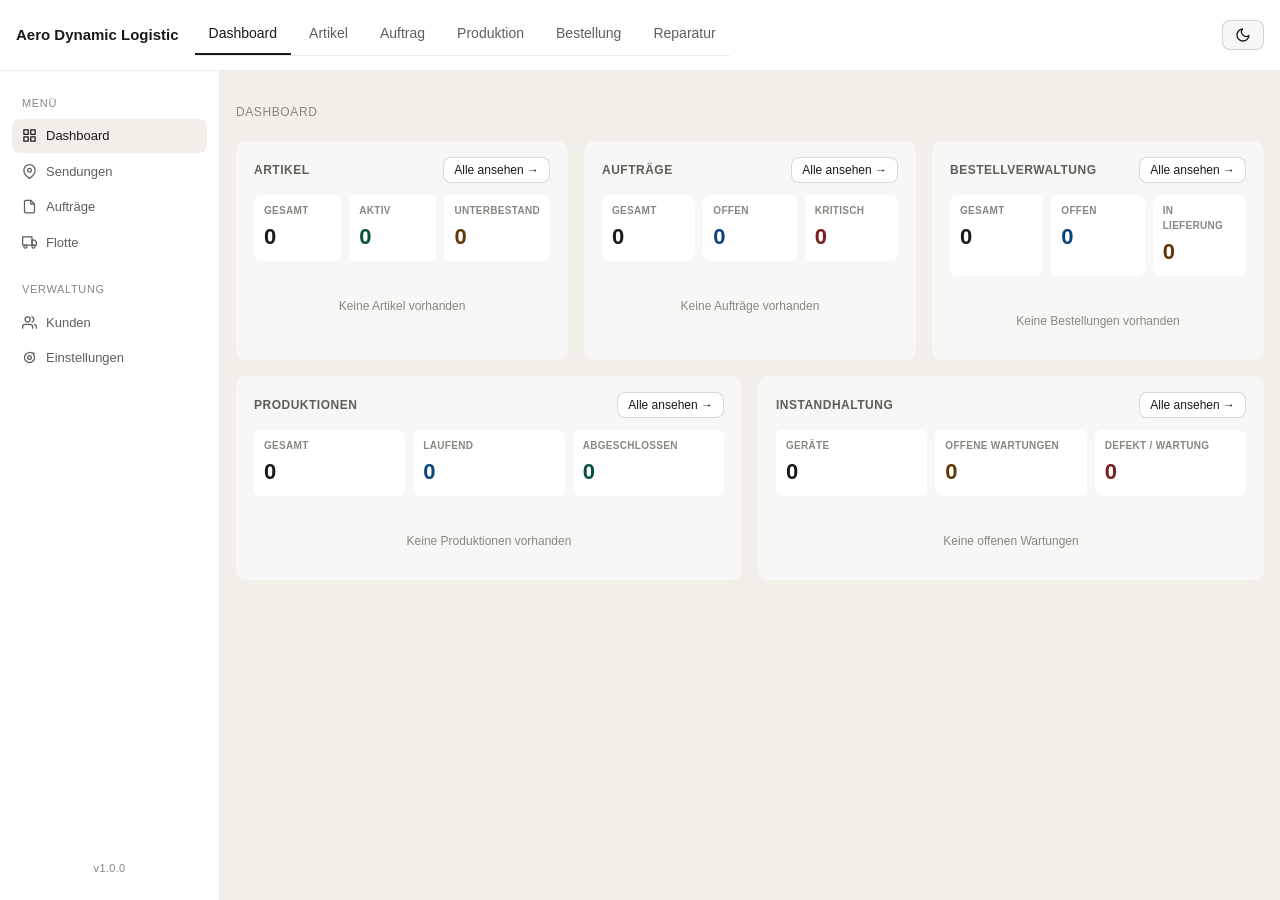
==== commit 8c69d44f: "Add version number to sidebar bottom Displays v1.0.0 centered at the bottom-left sidebar via flex la" ====
--- a/index.html
+++ b/index.html
@@ -61,6 +61,7 @@
             Einstellungen
           </a>
         </nav>
+        <div class="sidebar-version">v1.0.0</div>
       </aside>
     <div class="main-content">
       <section class="container">
--- a/style.css
+++ b/style.css
@@ -460,12 +460,13 @@
   color: var(--text-secondary);
 }
 
-.badge-info    { background: var(--info-bg);    color: var(--info-text); }
-.badge-success { background: var(--success-bg); color: var(--success-text); }
-.badge-warning { background: var(--warning-bg); color: var(--warning-text); }
-.badge-danger  { background: var(--danger-bg);  color: var(--danger-text); }
-.badge-purple  { background: var(--purple-bg);  color: var(--purple-text); }
-.badge-pink    { background: var(--pink-bg);    color: var(--pink-text); }
+.badge-info      { background: var(--info-bg);    color: var(--info-text); }
+.badge-success   { background: var(--success-bg); color: var(--success-text); }
+.badge-warning   { background: var(--warning-bg); color: var(--warning-text); }
+.badge-danger    { background: var(--danger-bg);  color: var(--danger-text); }
+.badge-purple    { background: var(--purple-bg);  color: var(--purple-text); }
+.badge-pink      { background: var(--pink-bg);    color: var(--pink-text); }
+.badge-secondary { background: var(--bg-tertiary); color: var(--text-secondary); }
 
 .badge .dot {
   width: 6px;
@@ -818,6 +819,18 @@
   border-right: 0.5px solid var(--border-subtle);
   padding: 20px 12px;
   transition: transform var(--transition-base);
+  display: flex;
+  flex-direction: column;
+}
+
+.sidebar-version {
+  margin-top: auto;
+  padding: 14px 10px 4px;
+  font-size: 11px;
+  color: var(--text-tertiary);
+  text-align: center;
+  letter-spacing: .3px;
+  user-select: none;
 }
 
 .sidebar-nav {
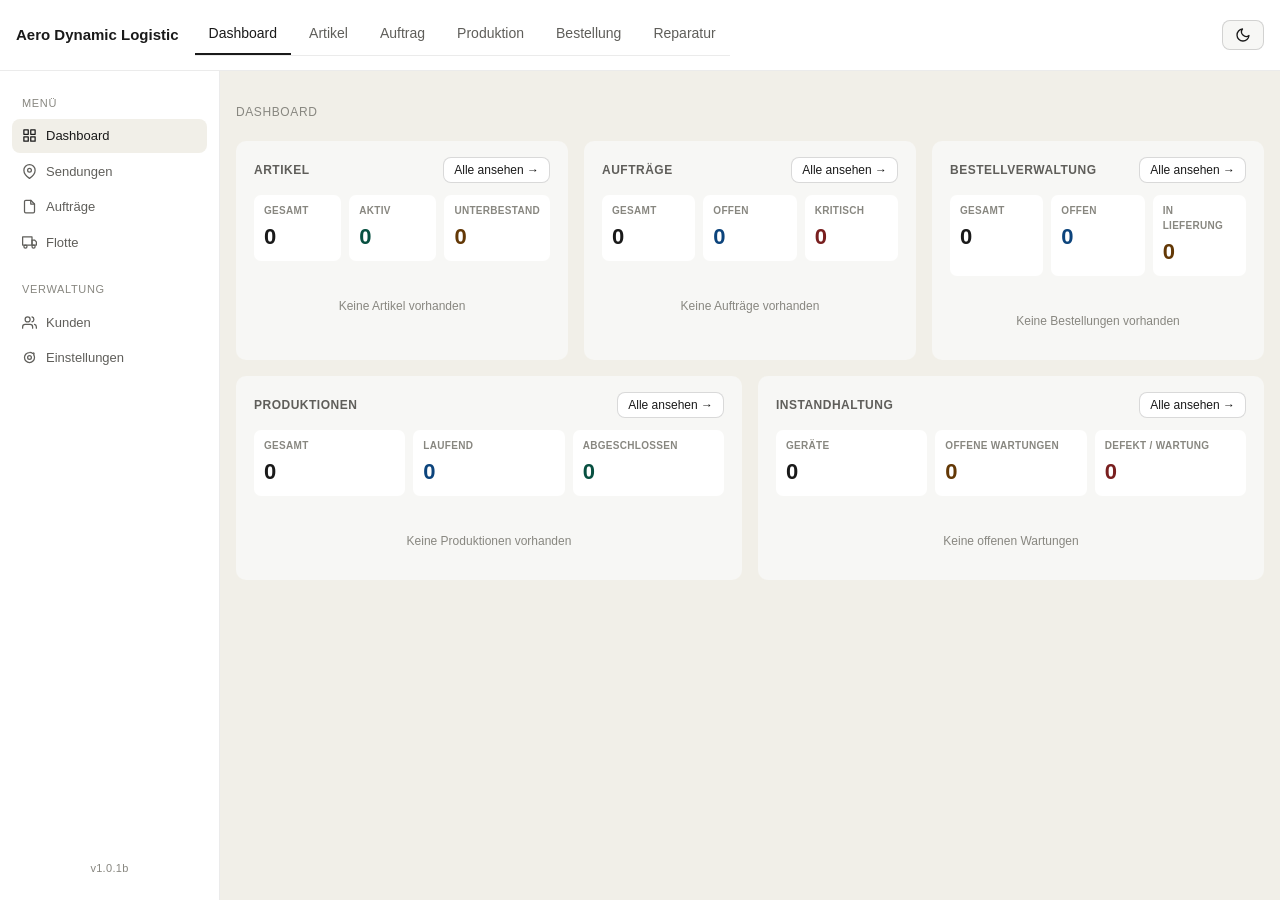
==== commit 890f9089: "Fix delete, add dropdowns and dynamic location selects for orders - Fix delete action in Auftragsdat" ====
--- a/index.html
+++ b/index.html
@@ -61,7 +61,7 @@
             Einstellungen
           </a>
         </nav>
-        <div class="sidebar-version">v1.0.0</div>
+        <div class="sidebar-version">v1.0.1b</div>
       </aside>
     <div class="main-content">
       <section class="container">
